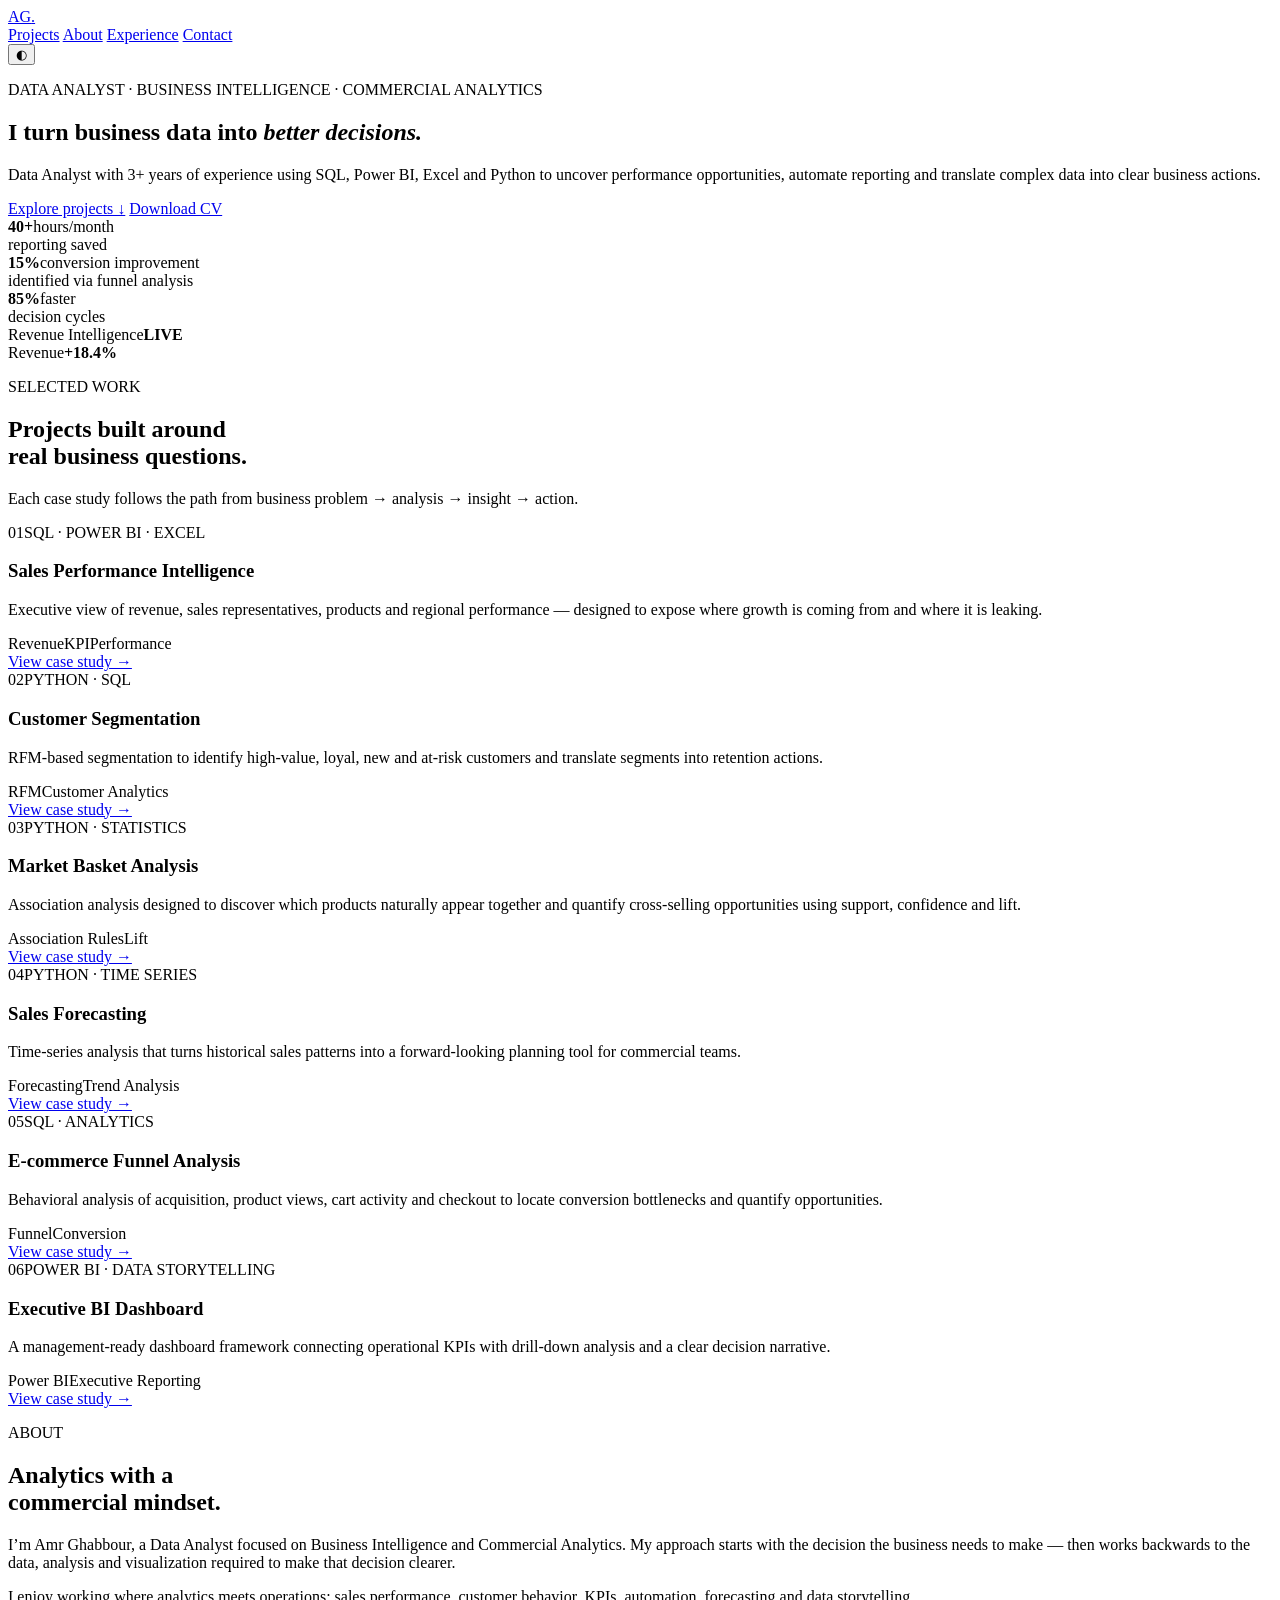
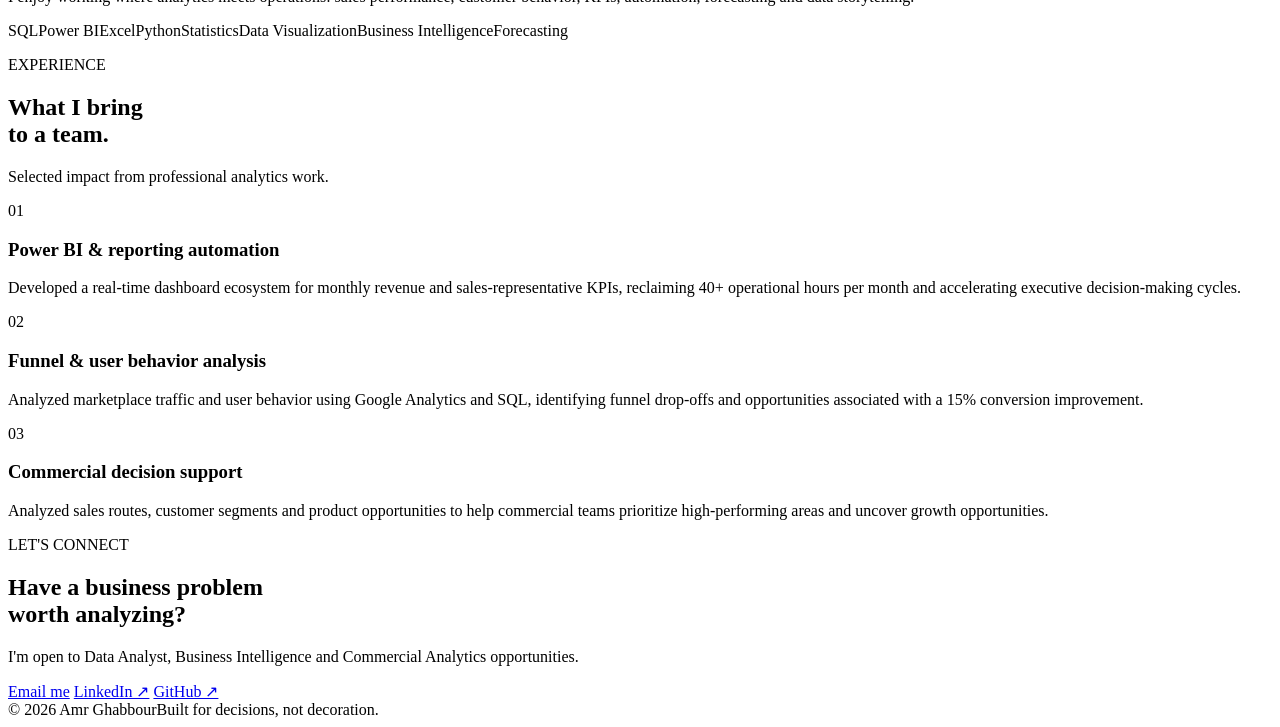
==== index.html @ e8ad3e69 "Add files via upload" ====
<!DOCTYPE html>
<html lang="en">
<head>
  <meta charset="UTF-8">
  <meta name="viewport" content="width=device-width, initial-scale=1.0">
  <meta name="description" content="Amr Ghabbour — Data Analyst, Business Intelligence and Commercial Analytics portfolio.">
  <meta name="author" content="Amr Ghabbour">
  <title>Amr Ghabbour | Data Analyst & BI</title>
  <link rel="preconnect" href="https://fonts.googleapis.com">
  <link rel="preconnect" href="https://fonts.gstatic.com" crossorigin>
  <link href="https://fonts.googleapis.com/css2?family=DM+Sans:wght@400;500;600;700&family=Space+Grotesk:wght@500;600;700&display=swap" rel="stylesheet">
  <link rel="stylesheet" href="style.css">
</head>
<body>
  <header class="nav">
    <a class="logo" href="#top">AG<span>.</span></a>
    <nav>
      <a href="#projects">Projects</a>
      <a href="#about">About</a>
      <a href="#experience">Experience</a>
      <a href="#contact">Contact</a>
    </nav>
    <button class="theme-btn" id="themeToggle" aria-label="Toggle theme">◐</button>
  </header>

  <main id="top">
    <section class="hero container">
      <div class="hero-copy">
        <p class="eyebrow">DATA ANALYST · BUSINESS INTELLIGENCE · COMMERCIAL ANALYTICS</p>
        <h1>I turn business data into <em>better decisions.</em></h1>
        <p class="lead">Data Analyst with 3+ years of experience using SQL, Power BI, Excel and Python to uncover performance opportunities, automate reporting and translate complex data into clear business actions.</p>
        <div class="actions">
          <a class="btn primary" href="#projects">Explore projects ↓</a>
          <a class="btn secondary" href="assets/Amr Ghabbour - Commercial Analyst resume.pdf" download>Download CV</a>
        </div>
        <div class="proof">
          <div><strong>40+</strong><span>hours/month<br>reporting saved</span></div>
          <div><strong>15%</strong><span>conversion improvement<br>identified via funnel analysis</span></div>
          <div><strong>85%</strong><span>faster<br>decision cycles</span></div>
        </div>
      </div>
      <div class="hero-card">
        <div class="orb"></div>
        <div class="mini-dashboard">
          <div class="dash-top"><span>Revenue Intelligence</span><b>LIVE</b></div>
          <div class="bars"><i></i><i></i><i></i><i></i><i></i><i></i><i></i></div>
          <div class="dash-bottom"><span>Revenue</span><strong>+18.4%</strong></div>
        </div>
      </div>
    </section>

    <section class="section container" id="projects">
      <div class="section-head">
        <div><p class="eyebrow">SELECTED WORK</p><h2>Projects built around<br>real business questions.</h2></div>
        <p>Each case study follows the path from business problem → analysis → insight → action.</p>
      </div>
      <div class="projects">
        <article class="project featured">
          <div class="project-meta"><span>01</span><span>SQL · POWER BI · EXCEL</span></div>
          <h3>Sales Performance Intelligence</h3>
          <p>Executive view of revenue, sales representatives, products and regional performance — designed to expose where growth is coming from and where it is leaking.</p>
          <div class="tags"><span>Revenue</span><span>KPI</span><span>Performance</span></div>
          <a href="projects/sales-performance.html">View case study →</a>
        </article>
        <article class="project">
          <div class="project-meta"><span>02</span><span>PYTHON · SQL</span></div>
          <h3>Customer Segmentation</h3>
          <p>RFM-based segmentation to identify high-value, loyal, new and at-risk customers and translate segments into retention actions.</p>
          <div class="tags"><span>RFM</span><span>Customer Analytics</span></div>
          <a href="projects/customer-segmentation.html">View case study →</a>
        </article>
        <article class="project">
          <div class="project-meta"><span>03</span><span>PYTHON · STATISTICS</span></div>
          <h3>Market Basket Analysis</h3>
          <p>Association analysis designed to discover which products naturally appear together and quantify cross-selling opportunities using support, confidence and lift.</p>
          <div class="tags"><span>Association Rules</span><span>Lift</span></div>
          <a href="projects/market-basket.html">View case study →</a>
        </article>
        <article class="project">
          <div class="project-meta"><span>04</span><span>PYTHON · TIME SERIES</span></div>
          <h3>Sales Forecasting</h3>
          <p>Time-series analysis that turns historical sales patterns into a forward-looking planning tool for commercial teams.</p>
          <div class="tags"><span>Forecasting</span><span>Trend Analysis</span></div>
          <a href="projects/sales-forecasting.html">View case study →</a>
        </article>
        <article class="project">
          <div class="project-meta"><span>05</span><span>SQL · ANALYTICS</span></div>
          <h3>E-commerce Funnel Analysis</h3>
          <p>Behavioral analysis of acquisition, product views, cart activity and checkout to locate conversion bottlenecks and quantify opportunities.</p>
          <div class="tags"><span>Funnel</span><span>Conversion</span></div>
          <a href="projects/funnel-analysis.html">View case study →</a>
        </article>
        <article class="project">
          <div class="project-meta"><span>06</span><span>POWER BI · DATA STORYTELLING</span></div>
          <h3>Executive BI Dashboard</h3>
          <p>A management-ready dashboard framework connecting operational KPIs with drill-down analysis and a clear decision narrative.</p>
          <div class="tags"><span>Power BI</span><span>Executive Reporting</span></div>
          <a href="projects/executive-dashboard.html">View case study →</a>
        </article>
      </div>
    </section>

    <section class="section split container" id="about">
      <div>
        <p class="eyebrow">ABOUT</p>
        <h2>Analytics with a<br>commercial mindset.</h2>
      </div>
      <div class="about-copy">
        <p>I’m Amr Ghabbour, a Data Analyst focused on Business Intelligence and Commercial Analytics. My approach starts with the decision the business needs to make — then works backwards to the data, analysis and visualization required to make that decision clearer.</p>
        <p>I enjoy working where analytics meets operations: sales performance, customer behavior, KPIs, automation, forecasting and data storytelling.</p>
        <div class="skills">
          <span>SQL</span><span>Power BI</span><span>Excel</span><span>Python</span><span>Statistics</span><span>Data Visualization</span><span>Business Intelligence</span><span>Forecasting</span>
        </div>
      </div>
    </section>

    <section class="section container" id="experience">
      <div class="section-head">
        <div><p class="eyebrow">EXPERIENCE</p><h2>What I bring<br>to a team.</h2></div>
        <p>Selected impact from professional analytics work.</p>
      </div>
      <div class="experience">
        <div class="exp-row"><span class="num">01</span><div><h3>Power BI & reporting automation</h3><p>Developed a real-time dashboard ecosystem for monthly revenue and sales-representative KPIs, reclaiming 40+ operational hours per month and accelerating executive decision-making cycles.</p></div></div>
        <div class="exp-row"><span class="num">02</span><div><h3>Funnel & user behavior analysis</h3><p>Analyzed marketplace traffic and user behavior using Google Analytics and SQL, identifying funnel drop-offs and opportunities associated with a 15% conversion improvement.</p></div></div>
        <div class="exp-row"><span class="num">03</span><div><h3>Commercial decision support</h3><p>Analyzed sales routes, customer segments and product opportunities to help commercial teams prioritize high-performing areas and uncover growth opportunities.</p></div></div>
      </div>
    </section>

    <section class="cta container" id="contact">
      <p class="eyebrow">LET'S CONNECT</p>
      <h2>Have a business problem<br>worth analyzing?</h2>
      <p>I'm open to Data Analyst, Business Intelligence and Commercial Analytics opportunities.</p>
      <div class="actions">
        <a class="btn primary" href="mailto:a.m.ghabbour@gmail.com">Email me</a>
        <a class="btn secondary" href="https://www.linkedin.com/in/amrghabbour/" target="_blank" rel="noopener">LinkedIn ↗</a>
        <a class="btn secondary" href="https://github.com/AmrGhabbour" target="_blank" rel="noopener">GitHub ↗</a>
      </div>
    </section>
  </main>

  <footer class="footer container"><span>© 2026 Amr Ghabbour</span><span>Built for decisions, not decoration.</span></footer>
  <script src="script.js"></script>
</body>
</html>
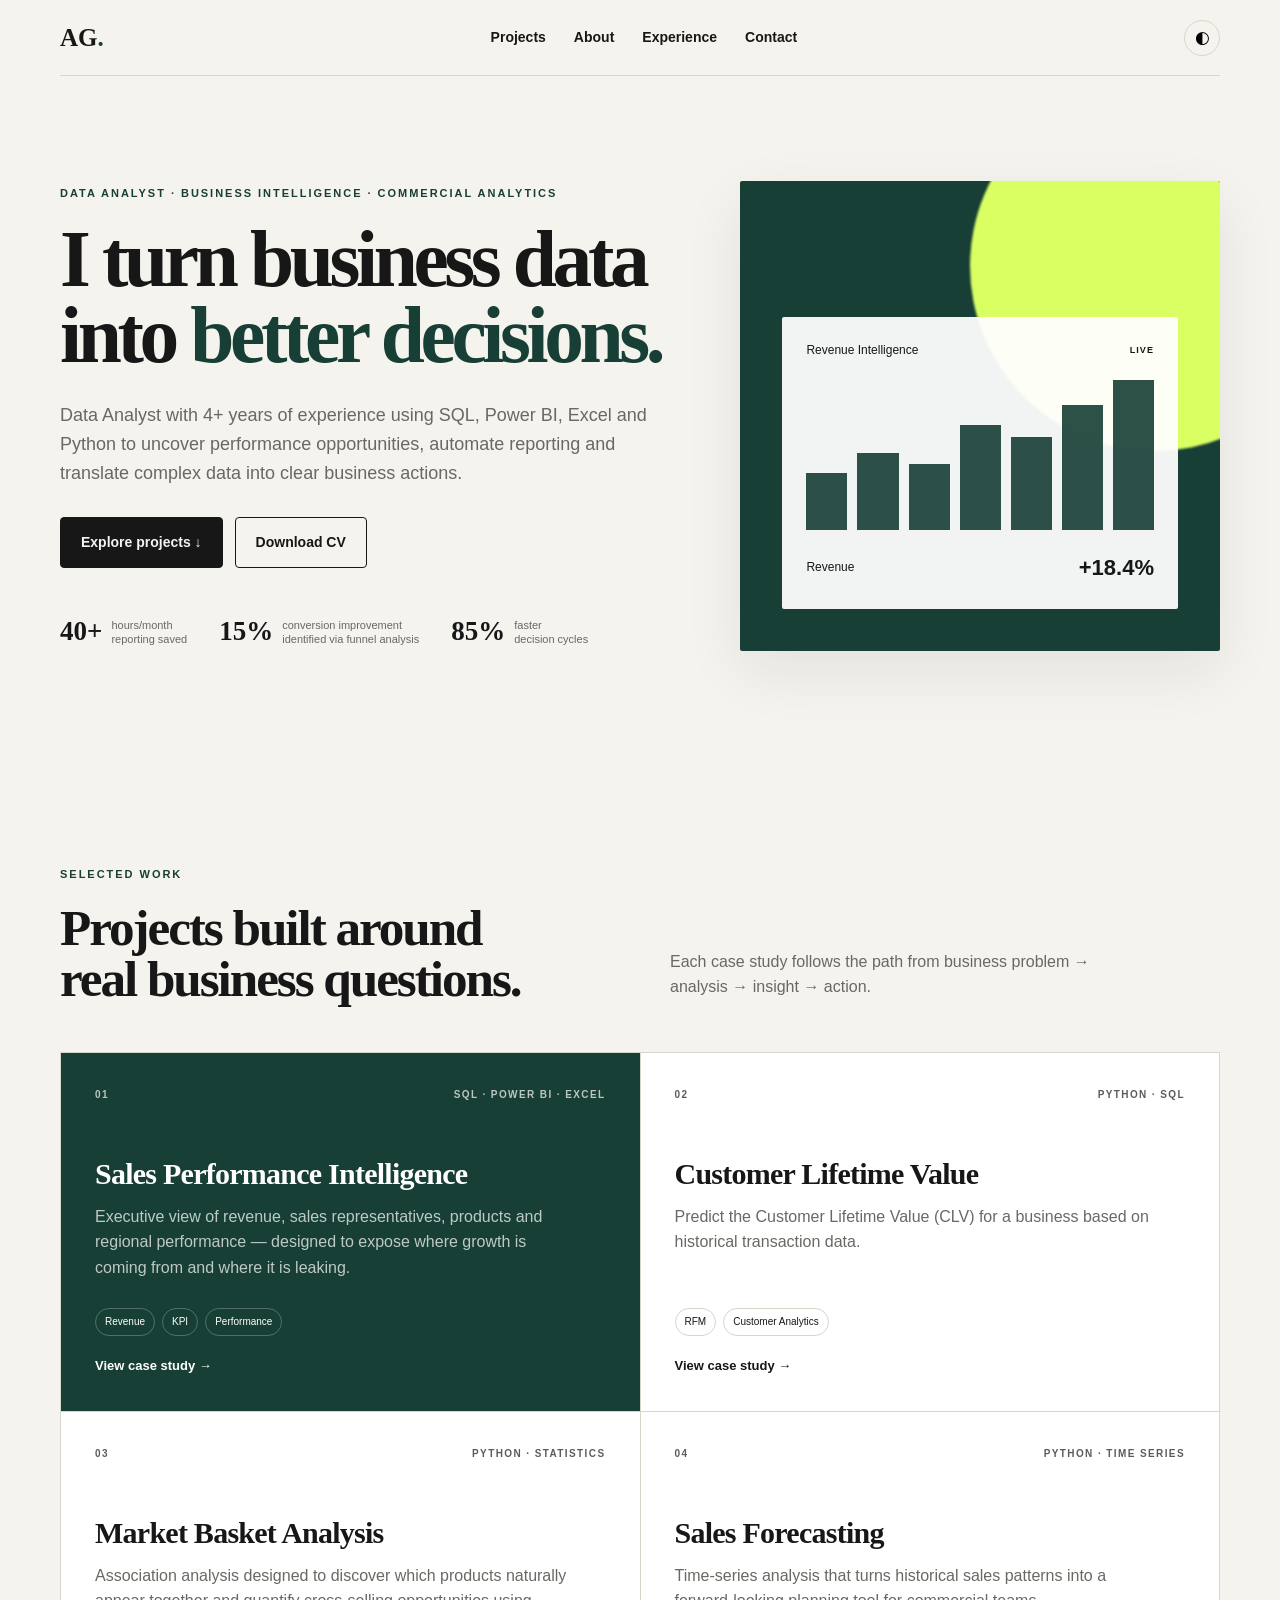
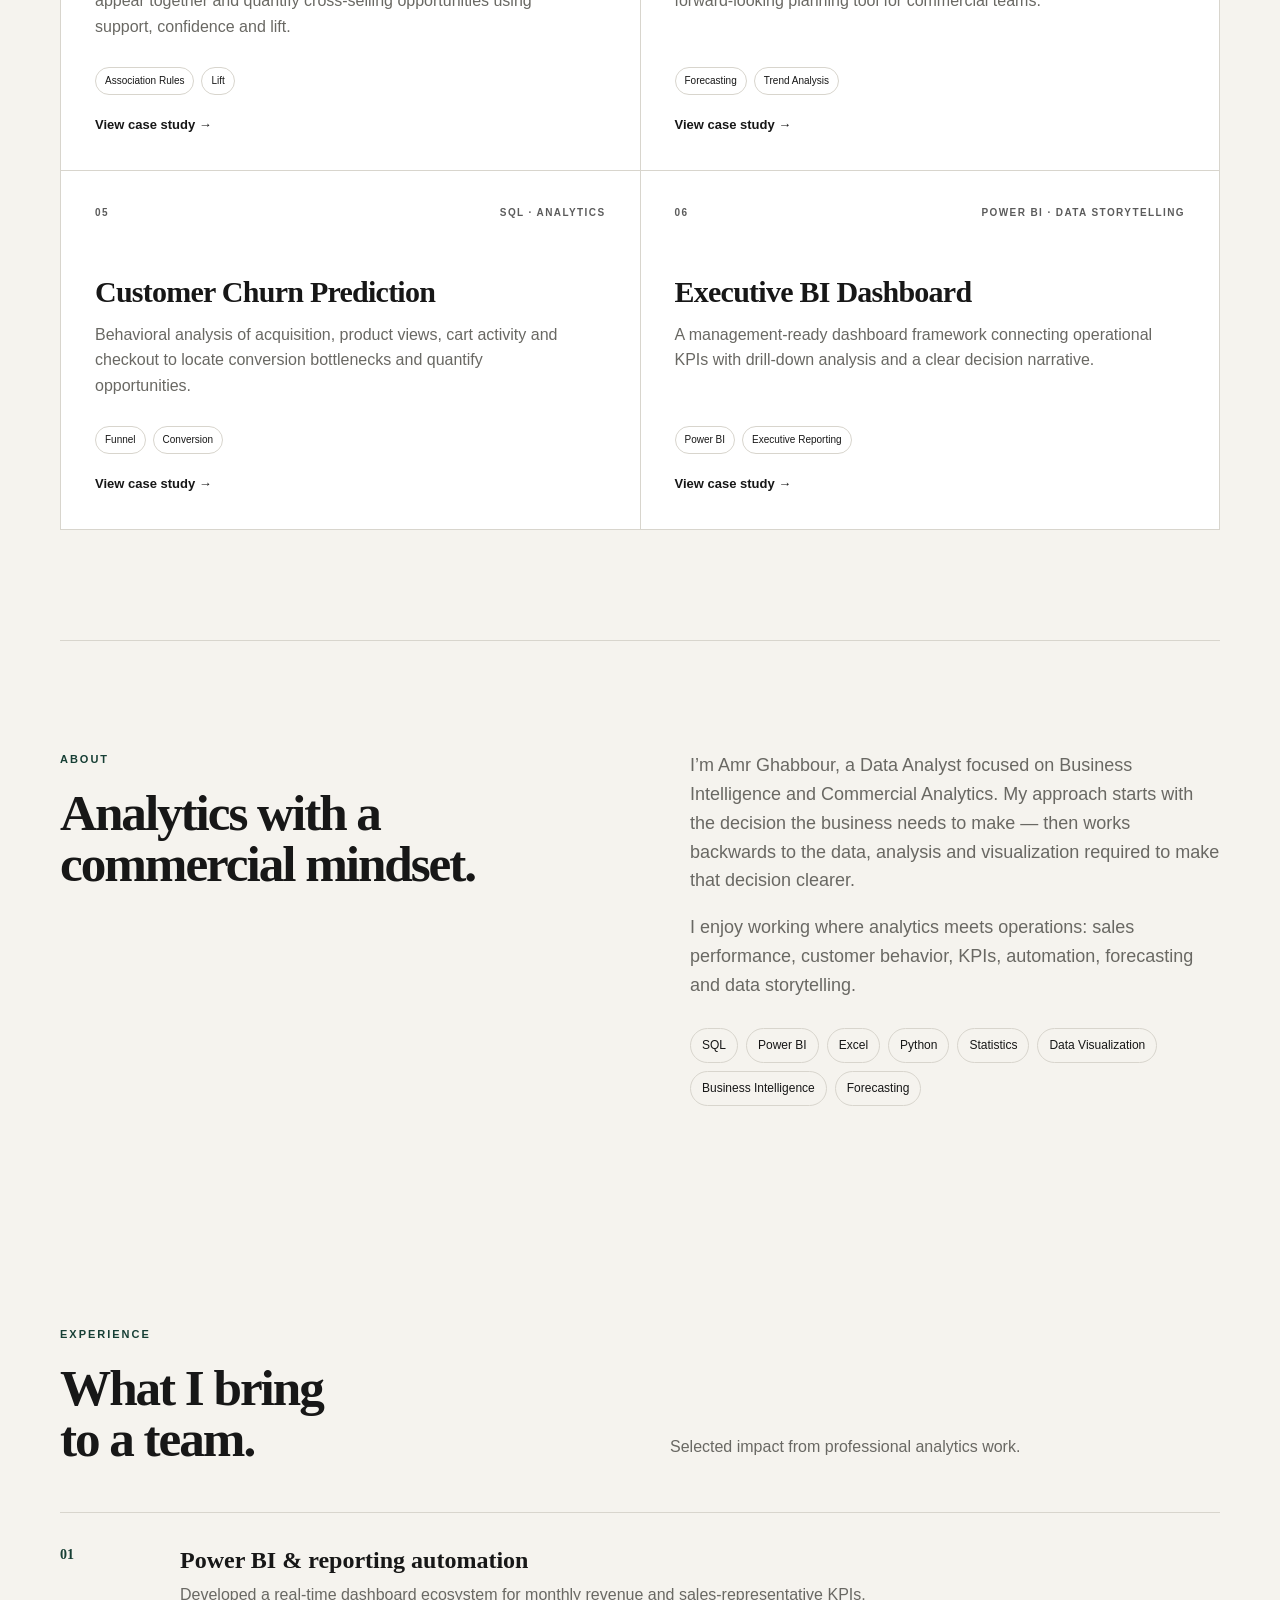
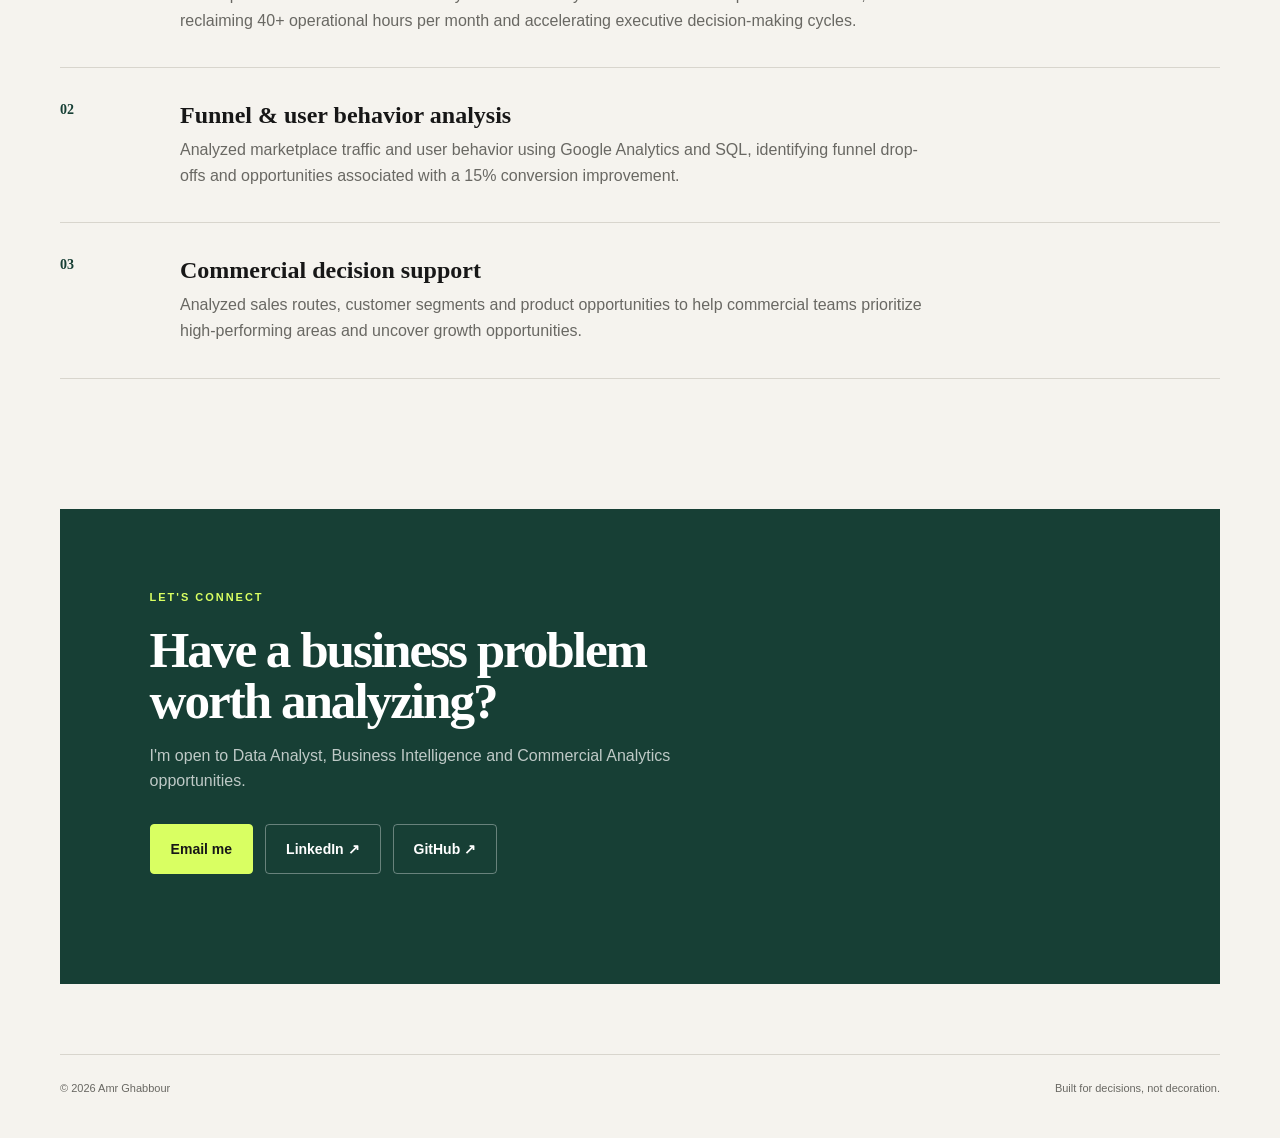
==== commit 044aae03: "Update experience and project descriptions in index.html" ====
--- a/index.html
+++ b/index.html
@@ -28,7 +28,7 @@
       <div class="hero-copy">
         <p class="eyebrow">DATA ANALYST · BUSINESS INTELLIGENCE · COMMERCIAL ANALYTICS</p>
         <h1>I turn business data into <em>better decisions.</em></h1>
-        <p class="lead">Data Analyst with 3+ years of experience using SQL, Power BI, Excel and Python to uncover performance opportunities, automate reporting and translate complex data into clear business actions.</p>
+        <p class="lead">Data Analyst with 4+ years of experience using SQL, Power BI, Excel and Python to uncover performance opportunities, automate reporting and translate complex data into clear business actions.</p>
         <div class="actions">
           <a class="btn primary" href="#projects">Explore projects ↓</a>
           <a class="btn secondary" href="assets/Amr Ghabbour - Commercial Analyst resume.pdf" download>Download CV</a>
@@ -64,8 +64,8 @@
         </article>
         <article class="project">
           <div class="project-meta"><span>02</span><span>PYTHON · SQL</span></div>
-          <h3>Customer Segmentation</h3>
-          <p>RFM-based segmentation to identify high-value, loyal, new and at-risk customers and translate segments into retention actions.</p>
+          <h3>Customer Lifetime Value</h3>
+          <p>Predict the Customer Lifetime Value (CLV) for a business based on historical transaction data.</p>
           <div class="tags"><span>RFM</span><span>Customer Analytics</span></div>
           <a href="projects/customer-segmentation.html">View case study →</a>
         </article>
@@ -85,7 +85,7 @@
         </article>
         <article class="project">
           <div class="project-meta"><span>05</span><span>SQL · ANALYTICS</span></div>
-          <h3>E-commerce Funnel Analysis</h3>
+          <h3>Customer Churn Prediction </h3>
           <p>Behavioral analysis of acquisition, product views, cart activity and checkout to locate conversion bottlenecks and quantify opportunities.</p>
           <div class="tags"><span>Funnel</span><span>Conversion</span></div>
           <a href="projects/funnel-analysis.html">View case study →</a>
@@ -141,4 +141,4 @@
   <footer class="footer container"><span>© 2026 Amr Ghabbour</span><span>Built for decisions, not decoration.</span></footer>
   <script src="script.js"></script>
 </body>
-</html>+</html>
--- a/style.css
+++ b/style.css
@@ -0,0 +1,8 @@
+:root{--bg:#f5f3ee;--surface:#fff;--text:#171717;--muted:#696863;--line:#d8d5cd;--accent:#173f35;--accent2:#d9ff62;--shadow:0 20px 60px rgba(20,20,20,.08)}
+*{box-sizing:border-box}html{scroll-behavior:smooth}body{margin:0;background:var(--bg);color:var(--text);font-family:"DM Sans",sans-serif;line-height:1.6}a{color:inherit;text-decoration:none}.container{width:min(1160px,calc(100% - 48px));margin:auto}.nav{height:76px;display:flex;align-items:center;justify-content:space-between;width:min(1160px,calc(100% - 48px));margin:auto;border-bottom:1px solid var(--line)}.logo{font:700 25px "Space Grotesk"}.logo span{color:var(--accent)}nav{display:flex;gap:28px;font-size:14px;font-weight:600}nav a:hover{opacity:.6}.theme-btn{border:1px solid var(--line);background:transparent;border-radius:50%;width:36px;height:36px;cursor:pointer;font-size:17px}
+.hero{min-height:680px;display:grid;grid-template-columns:1.12fr .88fr;align-items:center;gap:70px}.eyebrow{font-size:11px;letter-spacing:.18em;font-weight:700;color:var(--accent);margin:0 0 18px}.hero h1{font:600 clamp(48px,6.2vw,82px)/.96 "Space Grotesk";letter-spacing:-.055em;margin:0 0 28px;max-width:850px}.hero h1 em{font-style:normal;color:var(--accent)}.lead{font-size:18px;color:var(--muted);max-width:680px}.actions{display:flex;gap:12px;flex-wrap:wrap;margin:30px 0}.btn{padding:13px 20px;border-radius:4px;font-weight:700;font-size:14px;border:1px solid var(--text)}.primary{background:var(--text);color:var(--bg)}.secondary{background:transparent}.proof{display:flex;gap:32px;margin-top:48px}.proof div{display:flex;gap:9px;align-items:flex-start}.proof strong{font:700 27px "Space Grotesk"}.proof span{font-size:11px;line-height:1.25;color:var(--muted);padding-top:3px}
+.hero-card{height:470px;background:var(--accent);border-radius:2px;position:relative;overflow:hidden;box-shadow:var(--shadow)}.orb{width:370px;height:370px;border-radius:50%;background:var(--accent2);position:absolute;right:-120px;top:-100px;filter:blur(1px)}.mini-dashboard{position:absolute;left:42px;right:42px;bottom:42px;background:rgba(255,255,255,.94);padding:24px;border-radius:2px}.dash-top,.dash-bottom{display:flex;justify-content:space-between;align-items:center;font-size:12px}.dash-top b{font-size:9px;letter-spacing:.12em}.bars{height:150px;display:flex;align-items:end;gap:10px;margin:20px 0}.bars i{display:block;flex:1;background:var(--accent);opacity:.9}.bars i:nth-child(1){height:38%}.bars i:nth-child(2){height:51%}.bars i:nth-child(3){height:44%}.bars i:nth-child(4){height:70%}.bars i:nth-child(5){height:62%}.bars i:nth-child(6){height:83%}.bars i:nth-child(7){height:100%}.dash-bottom strong{font-size:22px}
+.section{padding:110px 0}.section-head{display:grid;grid-template-columns:1fr 1fr;gap:60px;align-items:end;margin-bottom:48px}.section h2,.cta h2{font:600 clamp(36px,4vw,58px)/1 "Space Grotesk";letter-spacing:-.04em;margin:0}.section-head>p{color:var(--muted);max-width:430px;margin:0 0 4px}.projects{display:grid;grid-template-columns:repeat(2,1fr);gap:1px;background:var(--line);border:1px solid var(--line)}.project{background:var(--surface);padding:34px;min-height:320px;display:flex;flex-direction:column}.project.featured{background:var(--accent);color:white}.project-meta{display:flex;justify-content:space-between;font-size:10px;letter-spacing:.14em;font-weight:700;opacity:.7}.project h3{font:600 30px/1.05 "Space Grotesk";margin:55px 0 14px;letter-spacing:-.025em}.project p{color:var(--muted);max-width:480px;margin:0}.featured p{color:rgba(255,255,255,.72)}.tags{display:flex;gap:7px;flex-wrap:wrap;margin-top:auto;padding-top:28px}.tags span{border:1px solid var(--line);padding:5px 9px;border-radius:99px;font-size:10px}.featured .tags span{border-color:rgba(255,255,255,.25)}.project a{font-weight:700;font-size:13px;margin-top:20px}.split{display:grid;grid-template-columns:1fr 1fr;gap:100px;border-top:1px solid var(--line)}.about-copy p{font-size:18px;color:var(--muted);margin-top:0}.skills{display:flex;flex-wrap:wrap;gap:8px;margin-top:28px}.skills span{padding:7px 11px;border:1px solid var(--line);font-size:12px;border-radius:99px}
+.experience{border-top:1px solid var(--line)}.exp-row{display:grid;grid-template-columns:90px 1fr;gap:30px;padding:34px 0;border-bottom:1px solid var(--line)}.num{font:600 14px "Space Grotesk";color:var(--accent)}.exp-row h3{font:600 24px "Space Grotesk";margin:0 0 8px}.exp-row p{color:var(--muted);max-width:760px;margin:0}.cta{background:var(--accent);color:white;padding:80px max(50px,7vw);margin-top:20px;margin-bottom:70px}.cta .eyebrow{color:var(--accent2)}.cta p{color:rgba(255,255,255,.72);max-width:550px}.cta .primary{background:var(--accent2);color:var(--text);border-color:var(--accent2)}.cta .secondary{border-color:rgba(255,255,255,.35);color:white}.footer{display:flex;justify-content:space-between;border-top:1px solid var(--line);padding:25px 0 40px;font-size:11px;color:var(--muted)}
+body.dark{--bg:#111311;--surface:#181b18;--text:#f2f0e9;--muted:#a8aaa4;--line:#30332f;--accent:#9ee6b8;--accent2:#d9ff62}.dark .primary{background:var(--text);color:var(--bg)}.dark .project.featured{background:#173f35}.dark .mini-dashboard{background:rgba(245,243,238,.95);color:#171717}
+@media(max-width:800px){.nav nav{display:none}.hero{grid-template-columns:1fr;gap:30px;padding-top:70px}.hero-card{height:350px}.proof{gap:16px;flex-wrap:wrap}.section{padding:80px 0}.section-head,.split{grid-template-columns:1fr;gap:25px}.projects{grid-template-columns:1fr}.project{min-height:290px}.exp-row{grid-template-columns:45px 1fr}.cta{padding:60px 30px}.footer{flex-direction:column;gap:8px}.container,.nav{width:min(100% - 32px,1160px)}}
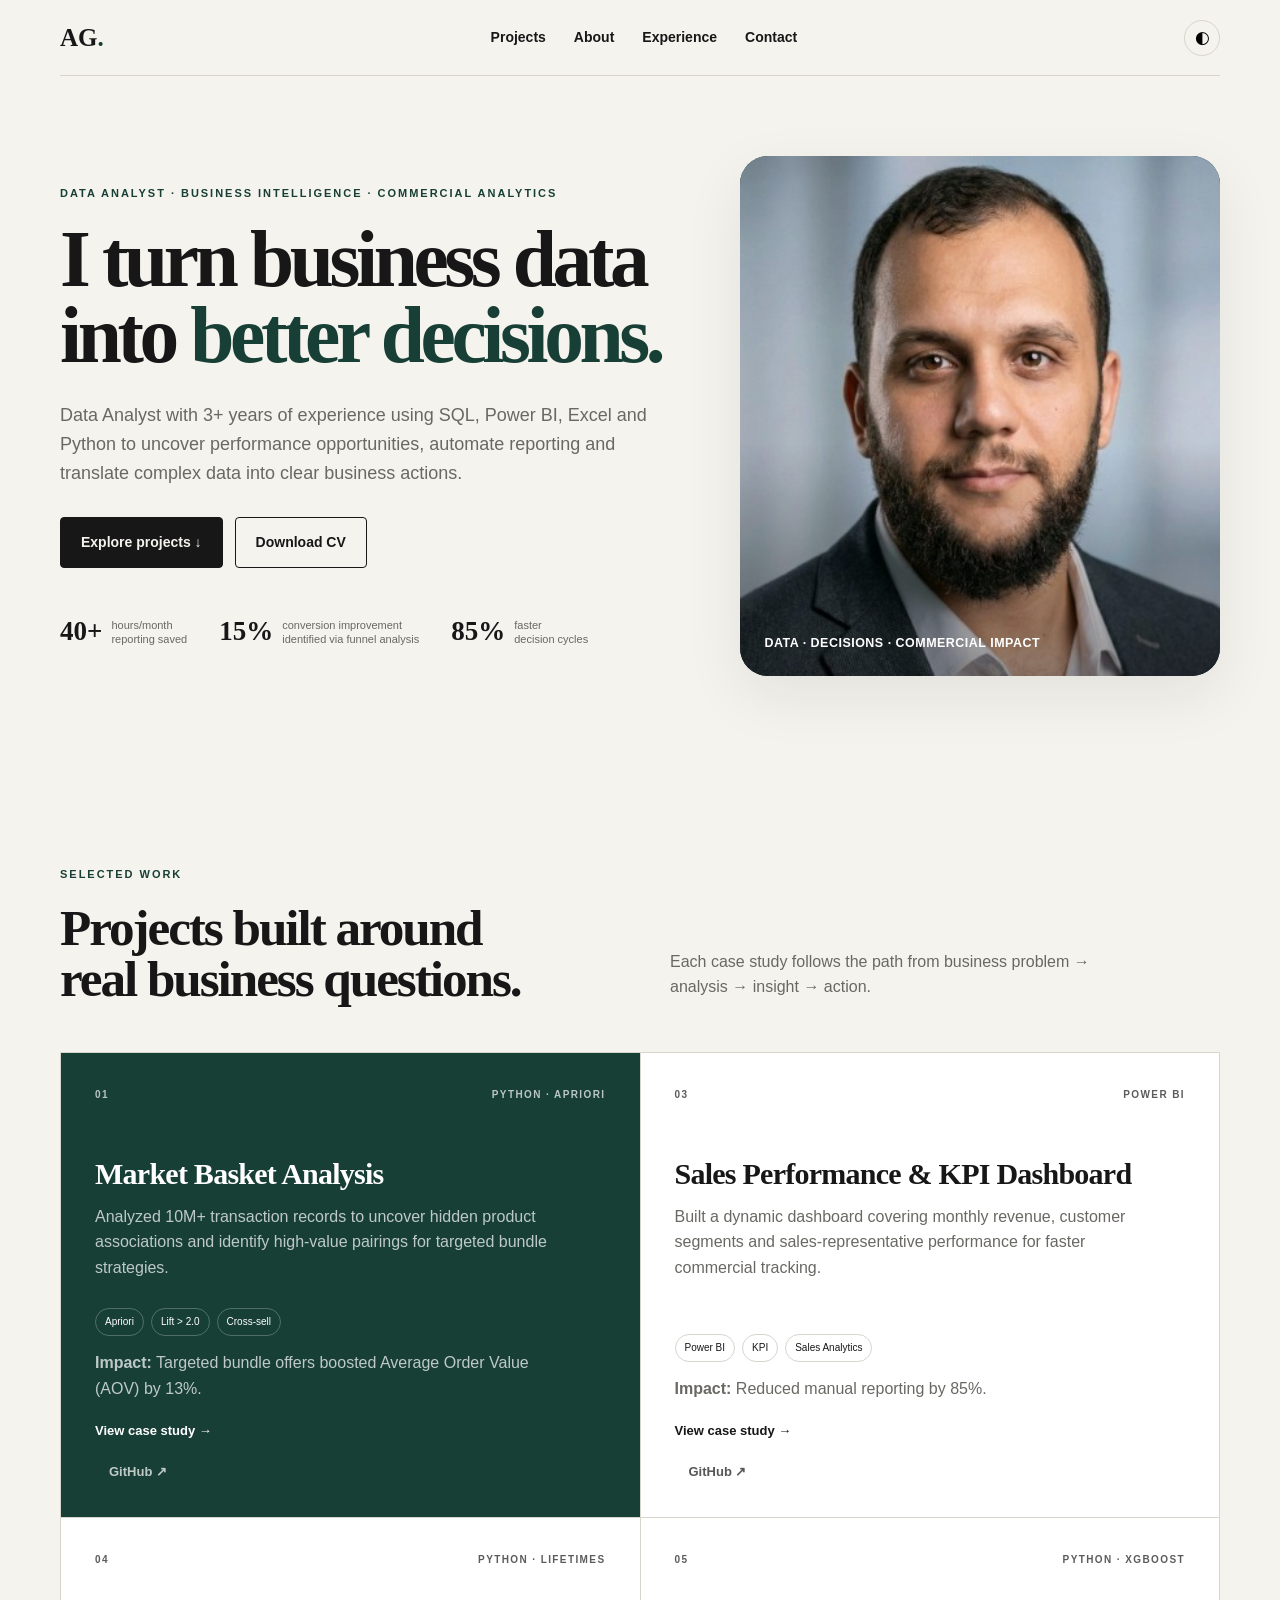
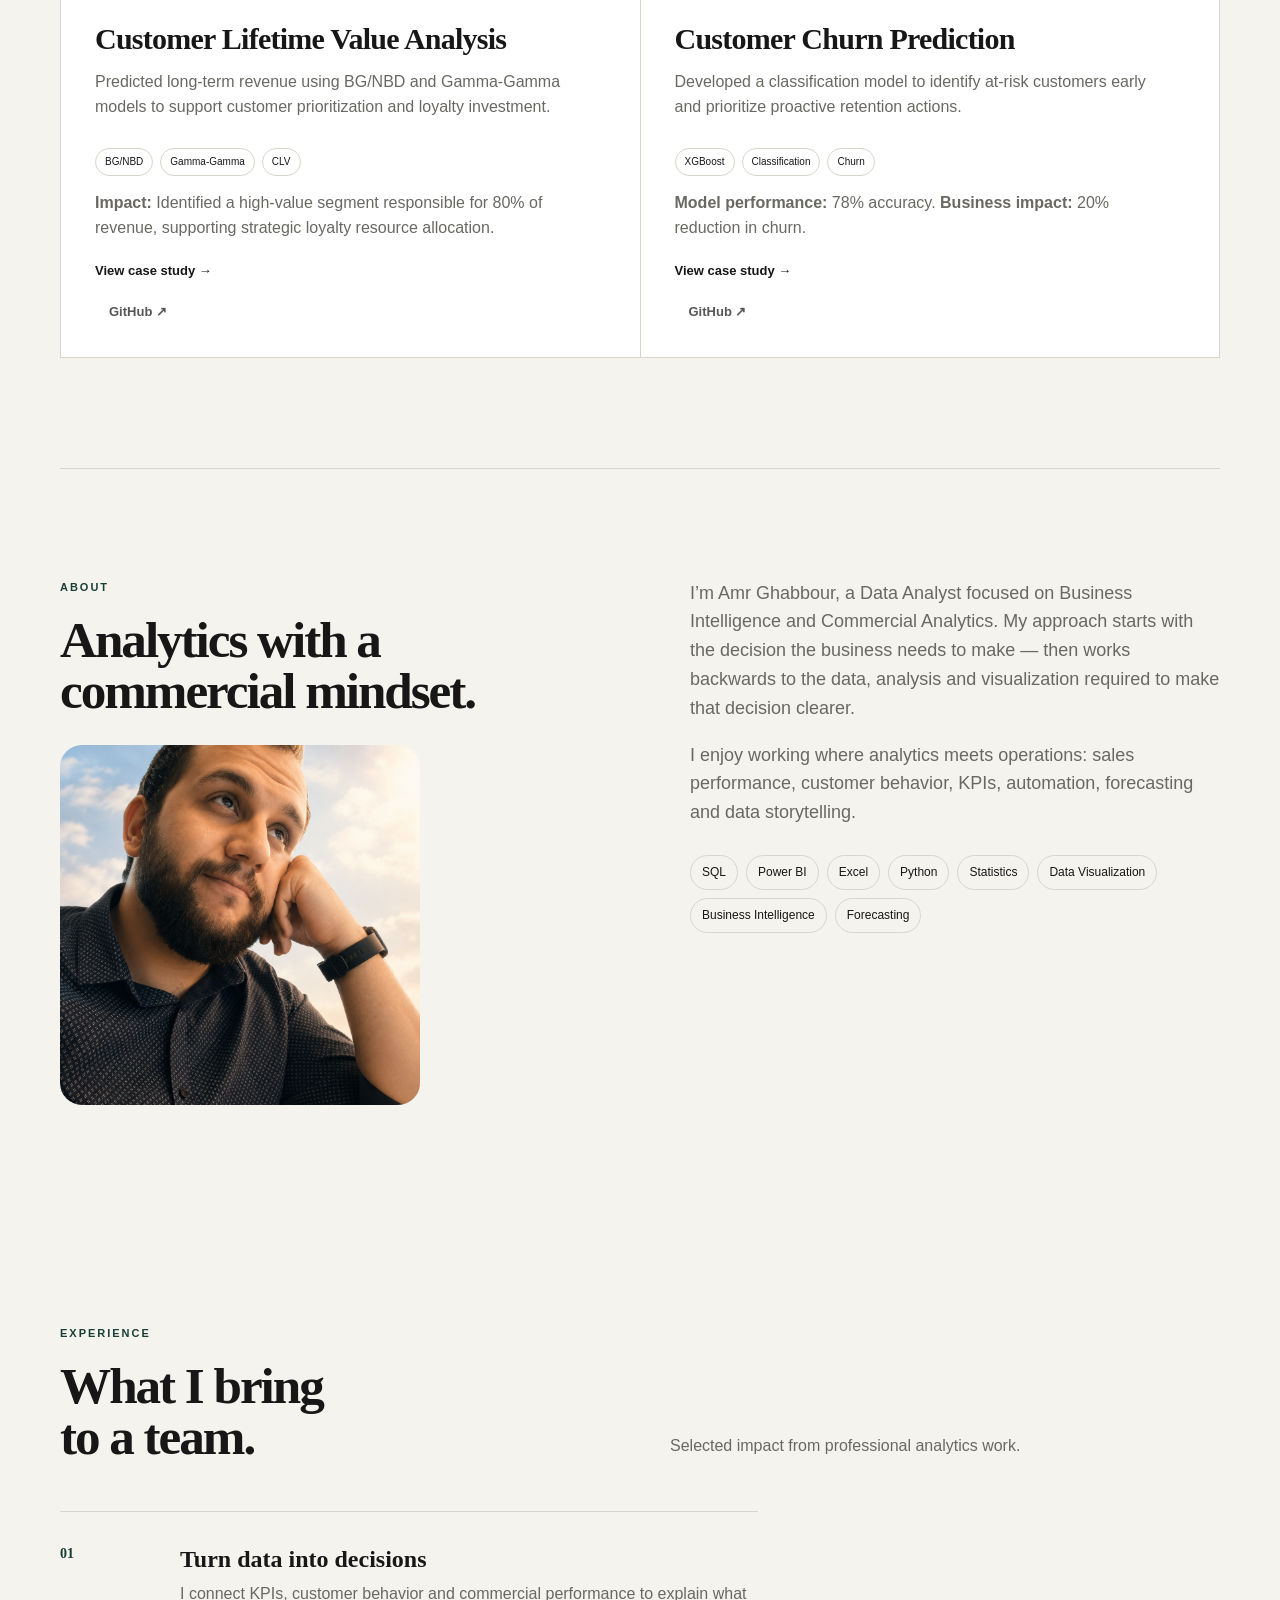
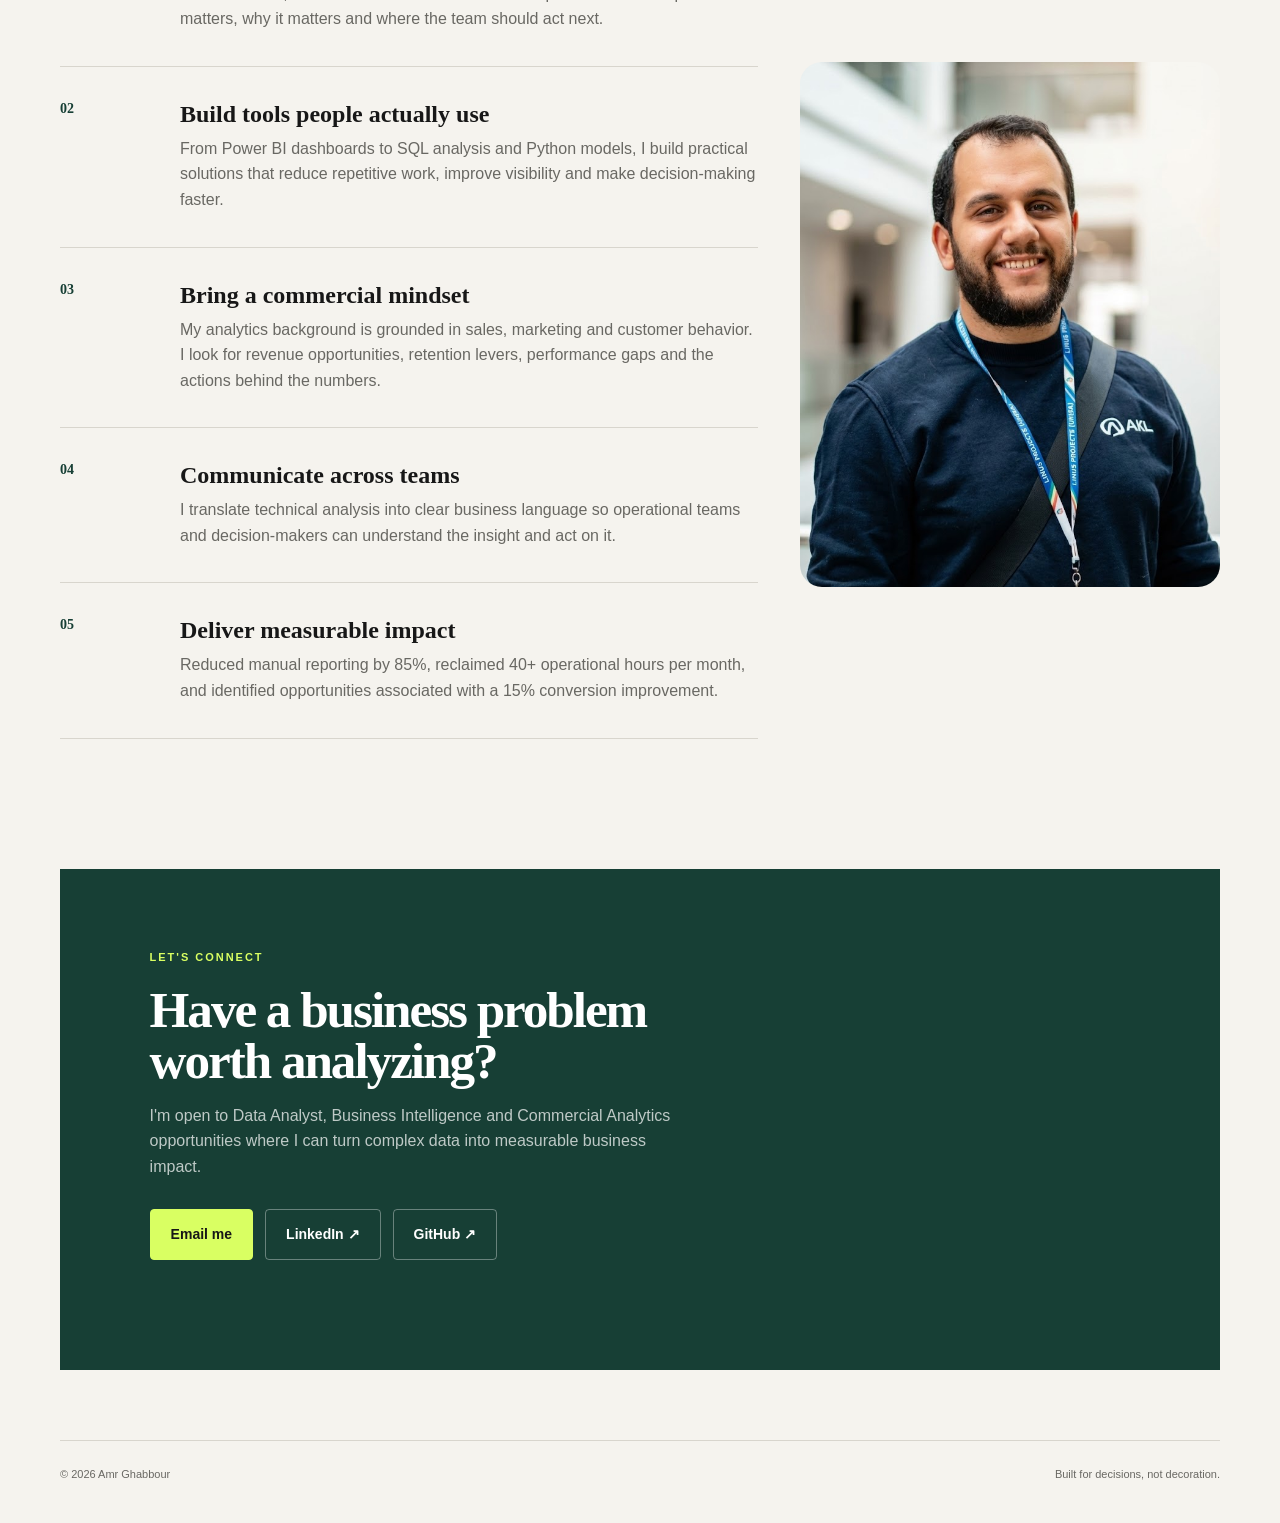
==== commit 04da2b19: "Update index.html" ====
--- a/index.html
+++ b/index.html
@@ -10,6 +10,20 @@
   <link rel="preconnect" href="https://fonts.gstatic.com" crossorigin>
   <link href="https://fonts.googleapis.com/css2?family=DM+Sans:wght@400;500;600;700&family=Space+Grotesk:wght@500;600;700&display=swap" rel="stylesheet">
   <link rel="stylesheet" href="style.css">
+
+<style>
+.profile-image{width:100%;height:100%;object-fit:cover;display:block;border-radius:24px}
+.hero-photo-card{position:relative;overflow:hidden;min-height:520px;border-radius:28px}
+.hero-photo-card:after{content:"";position:absolute;inset:0;background:linear-gradient(180deg,transparent 55%,rgba(0,0,0,.42));pointer-events:none}
+.photo-caption{position:absolute;left:24px;bottom:22px;z-index:2;color:#fff;letter-spacing:.04em;font-size:.78rem;font-weight:600;text-transform:uppercase}
+.about-photo{margin-top:28px;width:100%;max-width:360px;aspect-ratio:1;object-fit:cover;border-radius:22px;display:block}
+.experience-photo{width:100%;max-width:420px;aspect-ratio:4/5;object-fit:cover;border-radius:22px;display:block}
+.project .impact{margin-top:14px}
+.project a.github-link{margin-left:14px;opacity:.72}
+.experience-wrap{display:grid;grid-template-columns:minmax(0,1fr) minmax(280px,420px);gap:42px;align-items:center}
+@media(max-width:800px){.experience-wrap{grid-template-columns:1fr}.experience-photo{max-width:100%}.hero-photo-card{min-height:420px}}
+</style>
+
 </head>
 <body>
   <header class="nav">
@@ -28,7 +42,7 @@
       <div class="hero-copy">
         <p class="eyebrow">DATA ANALYST · BUSINESS INTELLIGENCE · COMMERCIAL ANALYTICS</p>
         <h1>I turn business data into <em>better decisions.</em></h1>
-        <p class="lead">Data Analyst with 4+ years of experience using SQL, Power BI, Excel and Python to uncover performance opportunities, automate reporting and translate complex data into clear business actions.</p>
+        <p class="lead">Data Analyst with 3+ years of experience using SQL, Power BI, Excel and Python to uncover performance opportunities, automate reporting and translate complex data into clear business actions.</p>
         <div class="actions">
           <a class="btn primary" href="#projects">Explore projects ↓</a>
           <a class="btn secondary" href="assets/Amr Ghabbour - Commercial Analyst resume.pdf" download>Download CV</a>
@@ -39,13 +53,9 @@
           <div><strong>85%</strong><span>faster<br>decision cycles</span></div>
         </div>
       </div>
-      <div class="hero-card">
-        <div class="orb"></div>
-        <div class="mini-dashboard">
-          <div class="dash-top"><span>Revenue Intelligence</span><b>LIVE</b></div>
-          <div class="bars"><i></i><i></i><i></i><i></i><i></i><i></i><i></i></div>
-          <div class="dash-bottom"><span>Revenue</span><strong>+18.4%</strong></div>
-        </div>
+      <div class="hero-card hero-photo-card">
+        <img class="profile-image" src="assets/Amr-hero.png" alt="Amr Ghabbour">
+        <span class="photo-caption">Data · Decisions · Commercial Impact</span>
       </div>
     </section>
 
@@ -56,46 +66,40 @@
       </div>
       <div class="projects">
         <article class="project featured">
-          <div class="project-meta"><span>01</span><span>SQL · POWER BI · EXCEL</span></div>
-          <h3>Sales Performance Intelligence</h3>
-          <p>Executive view of revenue, sales representatives, products and regional performance — designed to expose where growth is coming from and where it is leaking.</p>
-          <div class="tags"><span>Revenue</span><span>KPI</span><span>Performance</span></div>
-          <a href="projects/sales-performance.html">View case study →</a>
+          <div class="project-meta"><span>01</span><span>PYTHON · APRIORI</span></div>
+          <h3>Market Basket Analysis</h3>
+          <p>Analyzed 10M+ transaction records to uncover hidden product associations and identify high-value pairings for targeted bundle strategies.</p>
+          <div class="tags"><span>Apriori</span><span>Lift &gt; 2.0</span><span>Cross-sell</span></div>
+          <p class="impact"><strong>Impact:</strong> Targeted bundle offers boosted Average Order Value (AOV) by 13%.</p>
+          <a href="projects/market-basket.html">View case study →</a>
+          <a class="github-link" href="https://github.com/AmrGhabbour/Market_Basket_Analysis" target="_blank" rel="noopener">GitHub ↗</a>
         </article>
         <article class="project">
-          <div class="project-meta"><span>02</span><span>PYTHON · SQL</span></div>
-          <h3>Customer Lifetime Value</h3>
-          <p>Predict the Customer Lifetime Value (CLV) for a business based on historical transaction data.</p>
-          <div class="tags"><span>RFM</span><span>Customer Analytics</span></div>
-          <a href="projects/customer-segmentation.html">View case study →</a>
+          <div class="project-meta"><span>03</span><span>POWER BI</span></div>
+          <h3>Sales Performance &amp; KPI Dashboard</h3>
+          <p>Built a dynamic dashboard covering monthly revenue, customer segments and sales-representative performance for faster commercial tracking.</p>
+          <div class="tags"><span>Power BI</span><span>KPI</span><span>Sales Analytics</span></div>
+          <p class="impact"><strong>Impact:</strong> Reduced manual reporting by 85%.</p>
+          <a href="projects/sales-performance.html">View case study →</a>
+          <a class="github-link" href="https://github.com/AmrGhabbour" target="_blank" rel="noopener">GitHub ↗</a>
         </article>
         <article class="project">
-          <div class="project-meta"><span>03</span><span>PYTHON · STATISTICS</span></div>
-          <h3>Market Basket Analysis</h3>
-          <p>Association analysis designed to discover which products naturally appear together and quantify cross-selling opportunities using support, confidence and lift.</p>
-          <div class="tags"><span>Association Rules</span><span>Lift</span></div>
-          <a href="projects/market-basket.html">View case study →</a>
+          <div class="project-meta"><span>04</span><span>PYTHON · LIFETIMES</span></div>
+          <h3>Customer Lifetime Value Analysis</h3>
+          <p>Predicted long-term revenue using BG/NBD and Gamma-Gamma models to support customer prioritization and loyalty investment.</p>
+          <div class="tags"><span>BG/NBD</span><span>Gamma-Gamma</span><span>CLV</span></div>
+          <p class="impact"><strong>Impact:</strong> Identified a high-value segment responsible for 80% of revenue, supporting strategic loyalty resource allocation.</p>
+          <a href="projects/customer-lifetime-value.html">View case study →</a>
+          <a class="github-link" href="https://github.com/AmrGhabbour/Customer_Lifetime_Value_Python" target="_blank" rel="noopener">GitHub ↗</a>
         </article>
         <article class="project">
-          <div class="project-meta"><span>04</span><span>PYTHON · TIME SERIES</span></div>
-          <h3>Sales Forecasting</h3>
-          <p>Time-series analysis that turns historical sales patterns into a forward-looking planning tool for commercial teams.</p>
-          <div class="tags"><span>Forecasting</span><span>Trend Analysis</span></div>
-          <a href="projects/sales-forecasting.html">View case study →</a>
-        </article>
-        <article class="project">
-          <div class="project-meta"><span>05</span><span>SQL · ANALYTICS</span></div>
-          <h3>Customer Churn Prediction </h3>
-          <p>Behavioral analysis of acquisition, product views, cart activity and checkout to locate conversion bottlenecks and quantify opportunities.</p>
-          <div class="tags"><span>Funnel</span><span>Conversion</span></div>
-          <a href="projects/funnel-analysis.html">View case study →</a>
-        </article>
-        <article class="project">
-          <div class="project-meta"><span>06</span><span>POWER BI · DATA STORYTELLING</span></div>
-          <h3>Executive BI Dashboard</h3>
-          <p>A management-ready dashboard framework connecting operational KPIs with drill-down analysis and a clear decision narrative.</p>
-          <div class="tags"><span>Power BI</span><span>Executive Reporting</span></div>
-          <a href="projects/executive-dashboard.html">View case study →</a>
+          <div class="project-meta"><span>05</span><span>PYTHON · XGBOOST</span></div>
+          <h3>Customer Churn Prediction</h3>
+          <p>Developed a classification model to identify at-risk customers early and prioritize proactive retention actions.</p>
+          <div class="tags"><span>XGBoost</span><span>Classification</span><span>Churn</span></div>
+          <p class="impact"><strong>Model performance:</strong> 78% accuracy. <strong>Business impact:</strong> 20% reduction in churn.</p>
+          <a href="projects/telecom-churn.html">View case study →</a>
+          <a class="github-link" href="https://github.com/AmrGhabbour/Telecom_Customer_Churn_Prediction" target="_blank" rel="noopener">GitHub ↗</a>
         </article>
       </div>
     </section>
@@ -104,6 +108,7 @@
       <div>
         <p class="eyebrow">ABOUT</p>
         <h2>Analytics with a<br>commercial mindset.</h2>
+        <img class="about-photo" src="assets/Amr-about.jpg" alt="Amr Ghabbour professional portrait">
       </div>
       <div class="about-copy">
         <p>I’m Amr Ghabbour, a Data Analyst focused on Business Intelligence and Commercial Analytics. My approach starts with the decision the business needs to make — then works backwards to the data, analysis and visualization required to make that decision clearer.</p>
@@ -119,17 +124,22 @@
         <div><p class="eyebrow">EXPERIENCE</p><h2>What I bring<br>to a team.</h2></div>
         <p>Selected impact from professional analytics work.</p>
       </div>
-      <div class="experience">
-        <div class="exp-row"><span class="num">01</span><div><h3>Power BI & reporting automation</h3><p>Developed a real-time dashboard ecosystem for monthly revenue and sales-representative KPIs, reclaiming 40+ operational hours per month and accelerating executive decision-making cycles.</p></div></div>
-        <div class="exp-row"><span class="num">02</span><div><h3>Funnel & user behavior analysis</h3><p>Analyzed marketplace traffic and user behavior using Google Analytics and SQL, identifying funnel drop-offs and opportunities associated with a 15% conversion improvement.</p></div></div>
-        <div class="exp-row"><span class="num">03</span><div><h3>Commercial decision support</h3><p>Analyzed sales routes, customer segments and product opportunities to help commercial teams prioritize high-performing areas and uncover growth opportunities.</p></div></div>
+      <div class="experience-wrap">
+        <div class="experience">
+          <div class="exp-row"><span class="num">01</span><div><h3>Turn data into decisions</h3><p>I connect KPIs, customer behavior and commercial performance to explain what matters, why it matters and where the team should act next.</p></div></div>
+          <div class="exp-row"><span class="num">02</span><div><h3>Build tools people actually use</h3><p>From Power BI dashboards to SQL analysis and Python models, I build practical solutions that reduce repetitive work, improve visibility and make decision-making faster.</p></div></div>
+          <div class="exp-row"><span class="num">03</span><div><h3>Bring a commercial mindset</h3><p>My analytics background is grounded in sales, marketing and customer behavior. I look for revenue opportunities, retention levers, performance gaps and the actions behind the numbers.</p></div></div>
+          <div class="exp-row"><span class="num">04</span><div><h3>Communicate across teams</h3><p>I translate technical analysis into clear business language so operational teams and decision-makers can understand the insight and act on it.</p></div></div>
+          <div class="exp-row"><span class="num">05</span><div><h3>Deliver measurable impact</h3><p>Reduced manual reporting by 85%, reclaimed 40+ operational hours per month, and identified opportunities associated with a 15% conversion improvement.</p></div></div>
+        </div>
+        <div><img class="experience-photo" src="assets/Amr-experience.jpg" alt="Amr Ghabbour at work"></div>
       </div>
     </section>
 
     <section class="cta container" id="contact">
       <p class="eyebrow">LET'S CONNECT</p>
       <h2>Have a business problem<br>worth analyzing?</h2>
-      <p>I'm open to Data Analyst, Business Intelligence and Commercial Analytics opportunities.</p>
+      <p>I'm open to Data Analyst, Business Intelligence and Commercial Analytics opportunities where I can turn complex data into measurable business impact.</p>
       <div class="actions">
         <a class="btn primary" href="mailto:a.m.ghabbour@gmail.com">Email me</a>
         <a class="btn secondary" href="https://www.linkedin.com/in/amrghabbour/" target="_blank" rel="noopener">LinkedIn ↗</a>
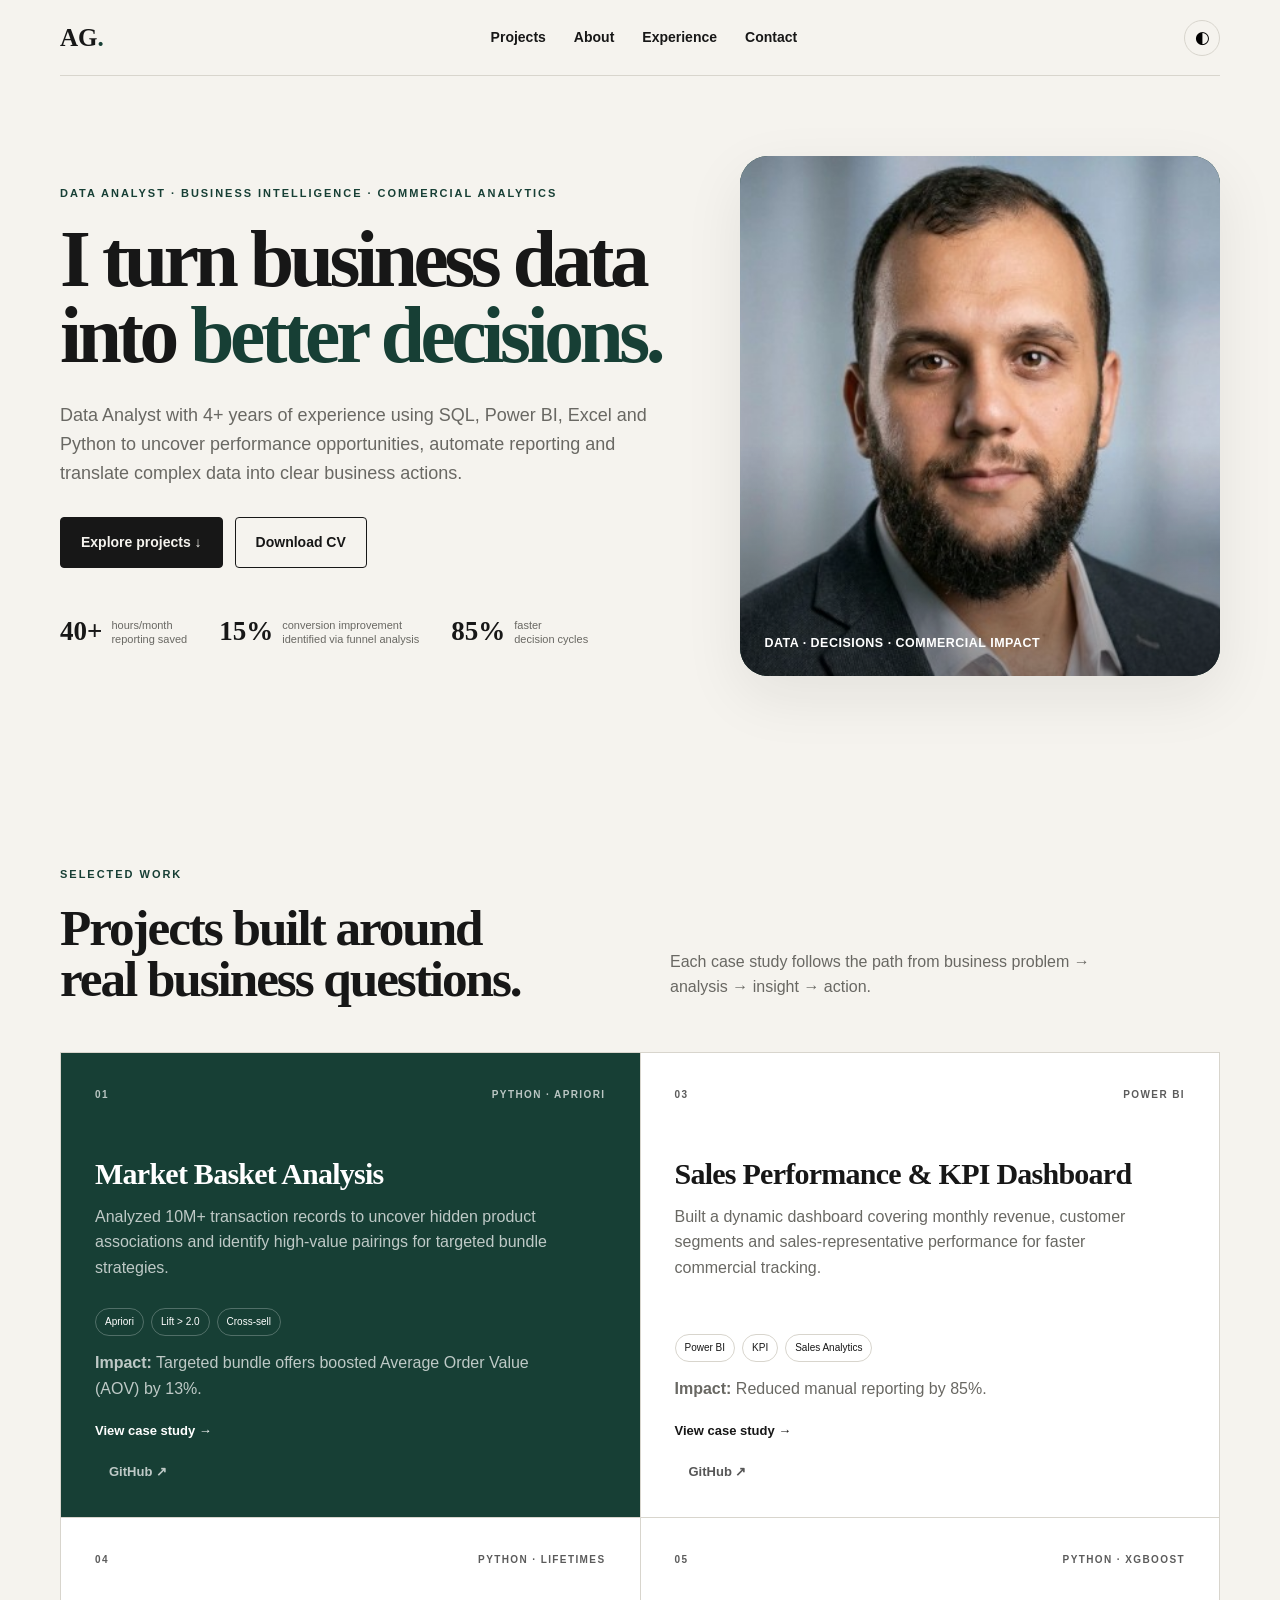
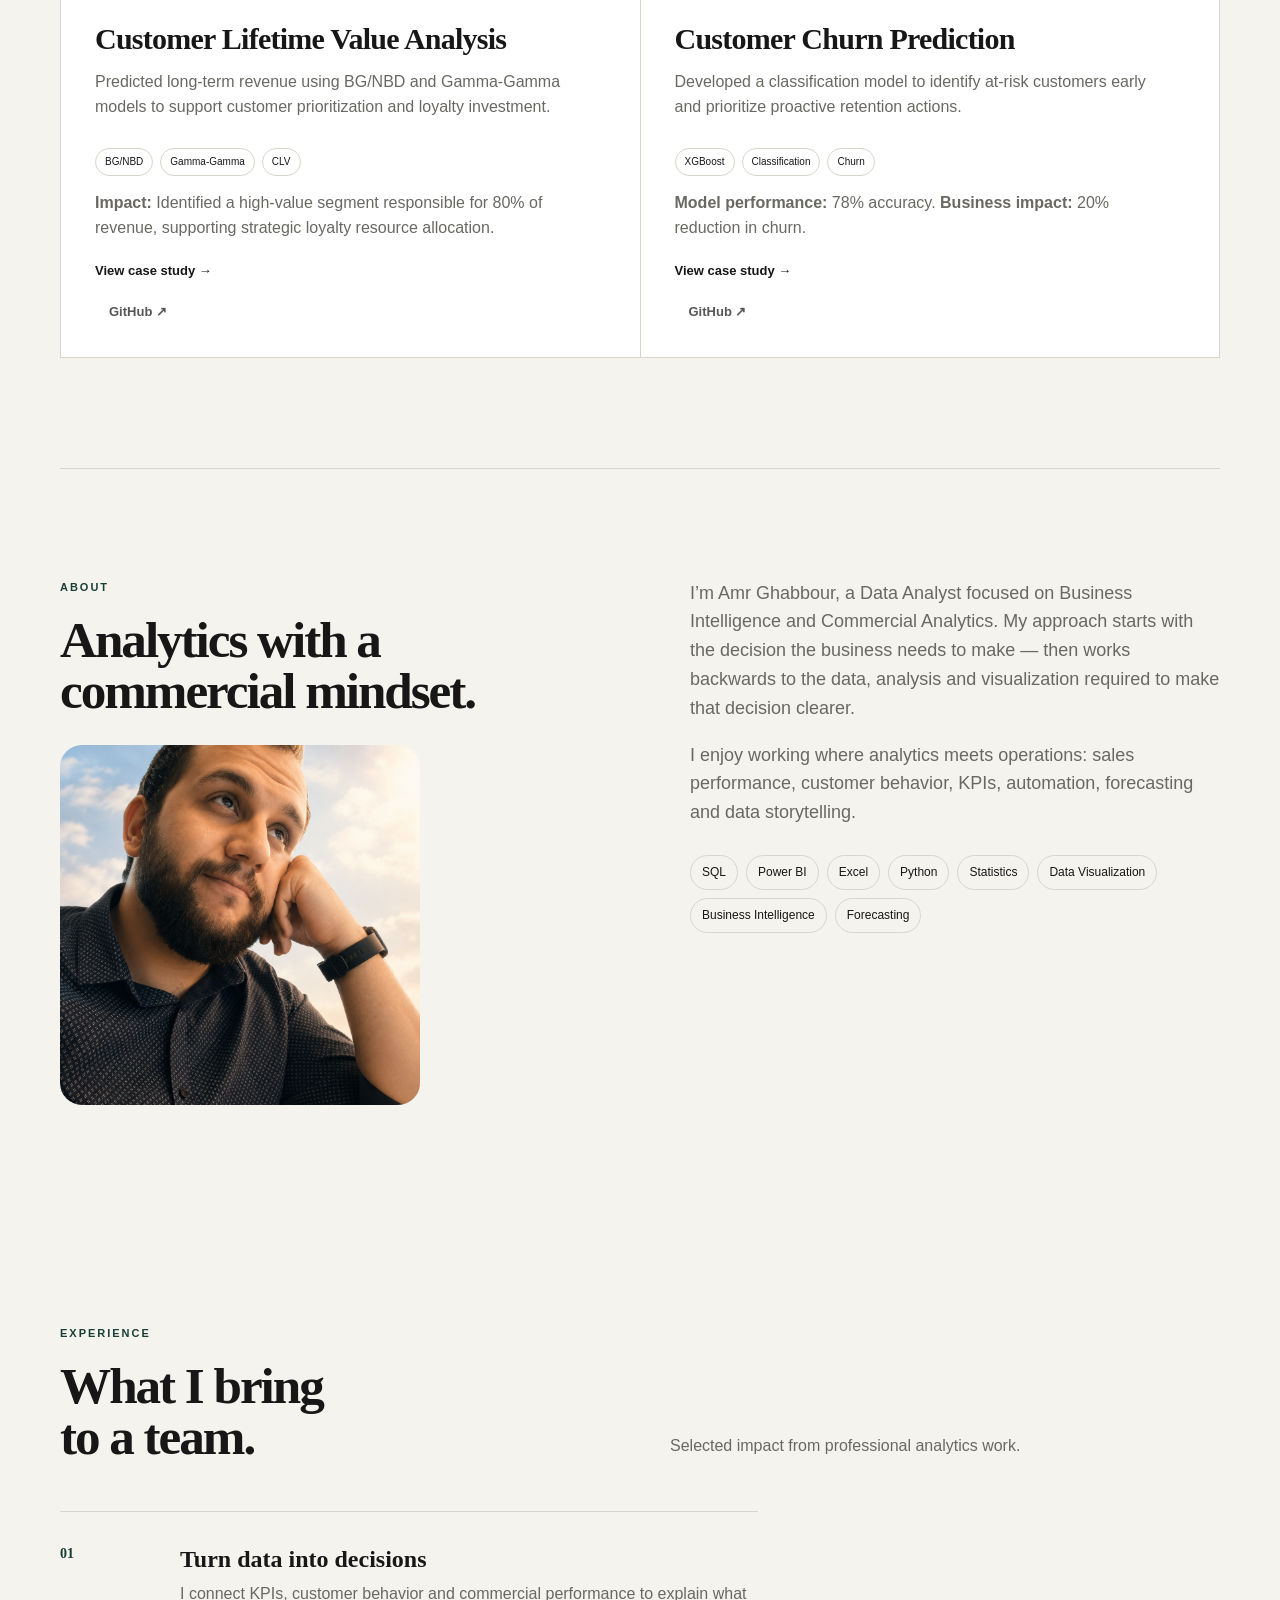
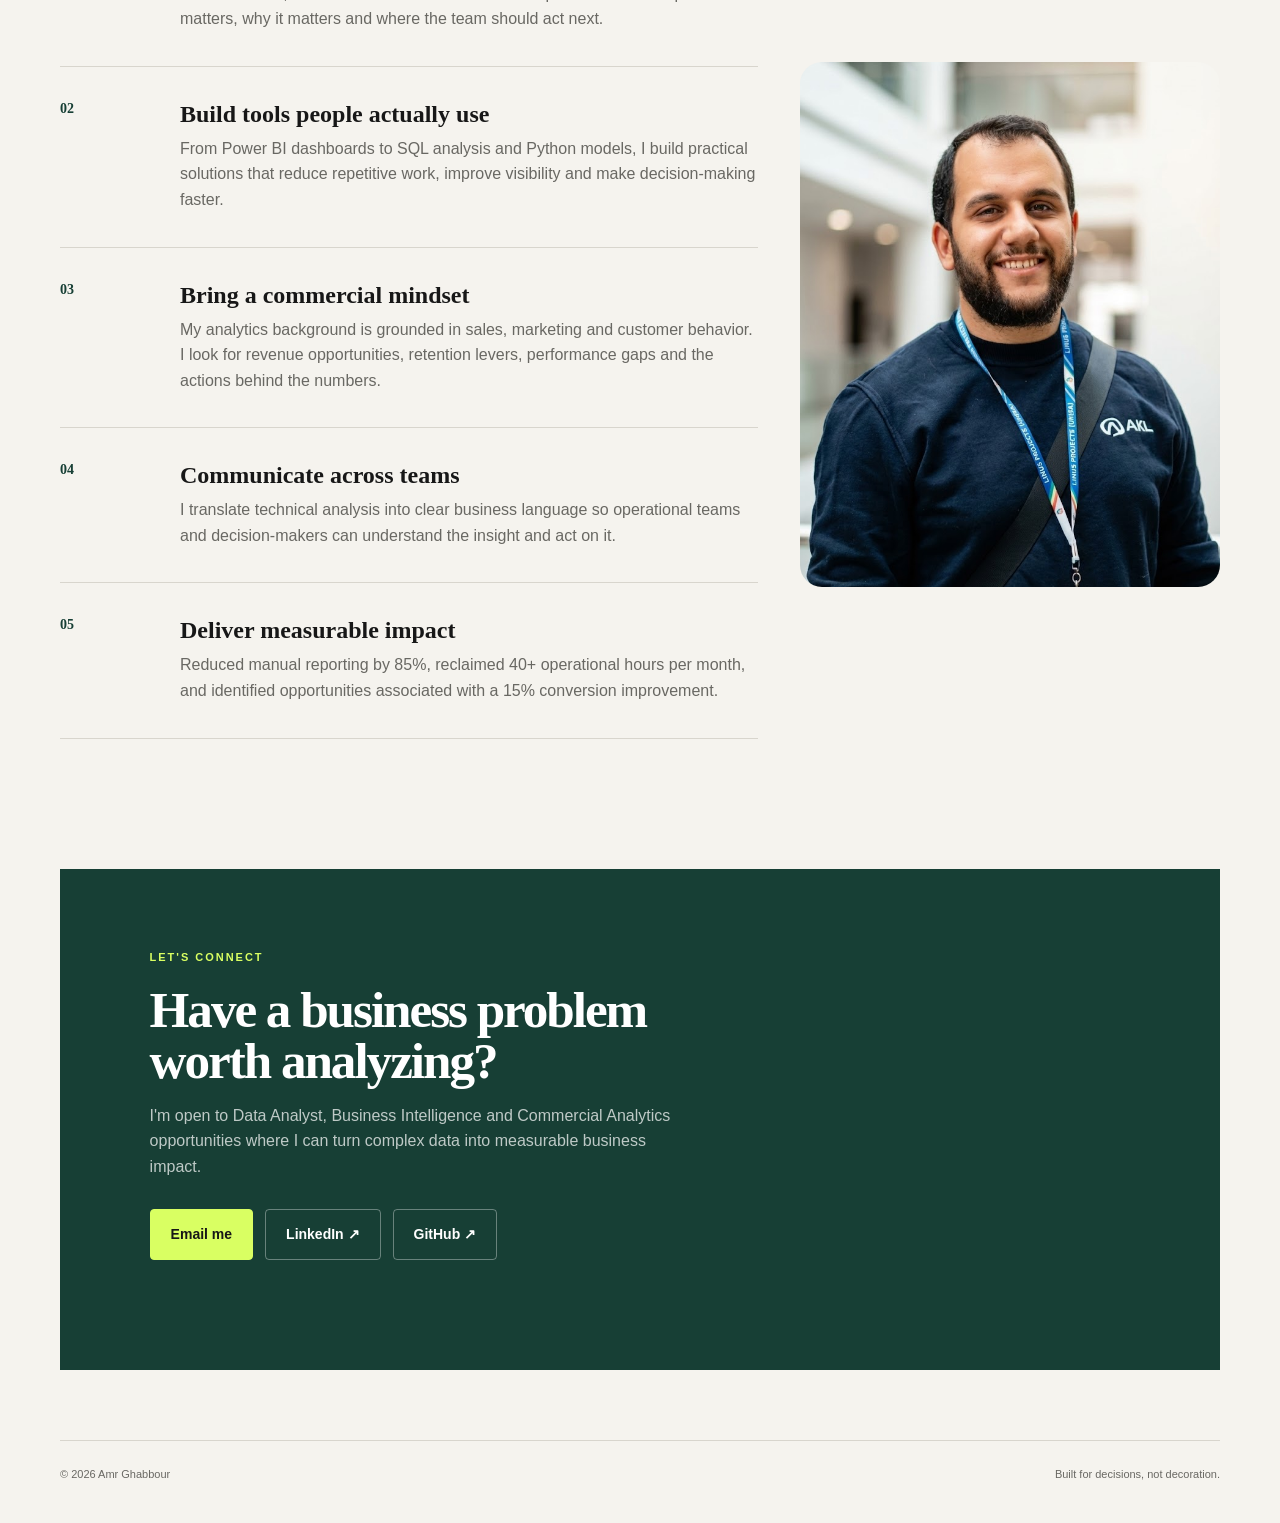
==== commit b2d575c7: "Update experience duration from 3 to 4 years" ====
--- a/index.html
+++ b/index.html
@@ -42,7 +42,7 @@
       <div class="hero-copy">
         <p class="eyebrow">DATA ANALYST · BUSINESS INTELLIGENCE · COMMERCIAL ANALYTICS</p>
         <h1>I turn business data into <em>better decisions.</em></h1>
-        <p class="lead">Data Analyst with 3+ years of experience using SQL, Power BI, Excel and Python to uncover performance opportunities, automate reporting and translate complex data into clear business actions.</p>
+        <p class="lead">Data Analyst with 4+ years of experience using SQL, Power BI, Excel and Python to uncover performance opportunities, automate reporting and translate complex data into clear business actions.</p>
         <div class="actions">
           <a class="btn primary" href="#projects">Explore projects ↓</a>
           <a class="btn secondary" href="assets/Amr Ghabbour - Commercial Analyst resume.pdf" download>Download CV</a>
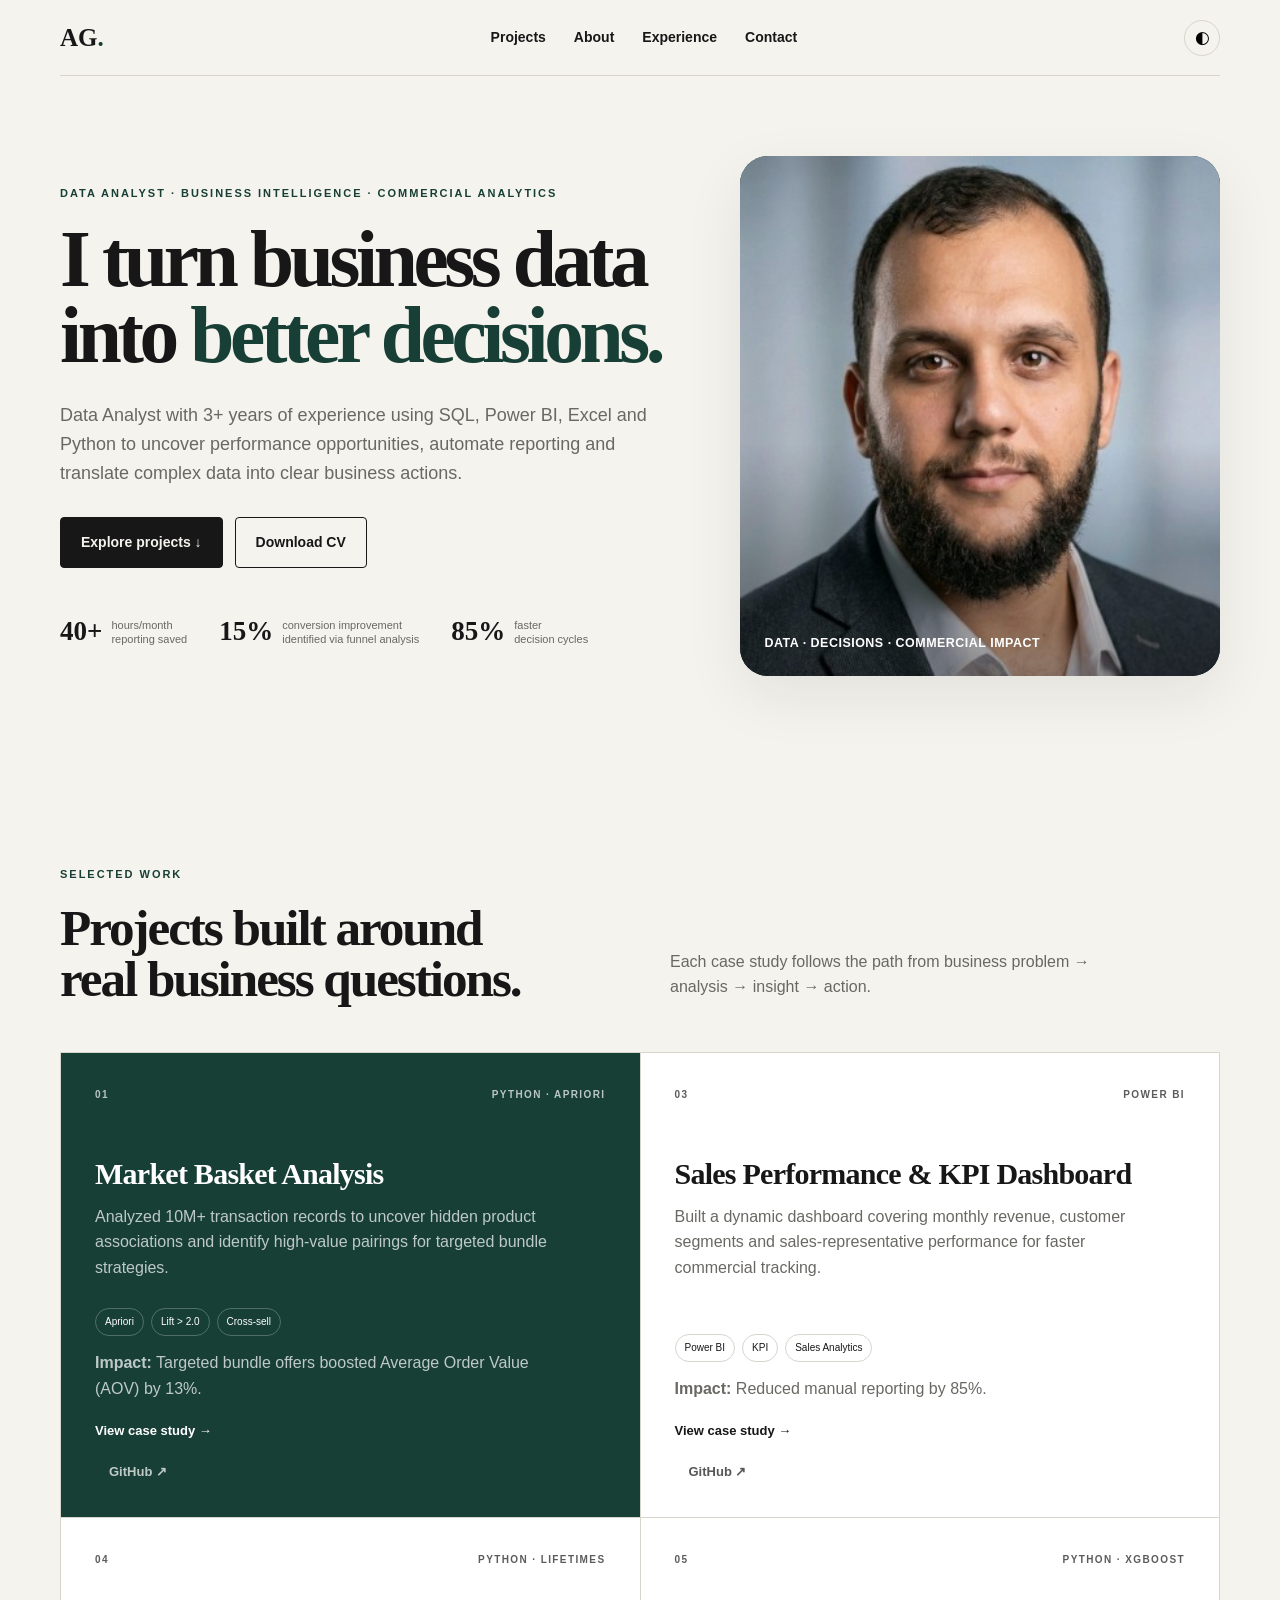
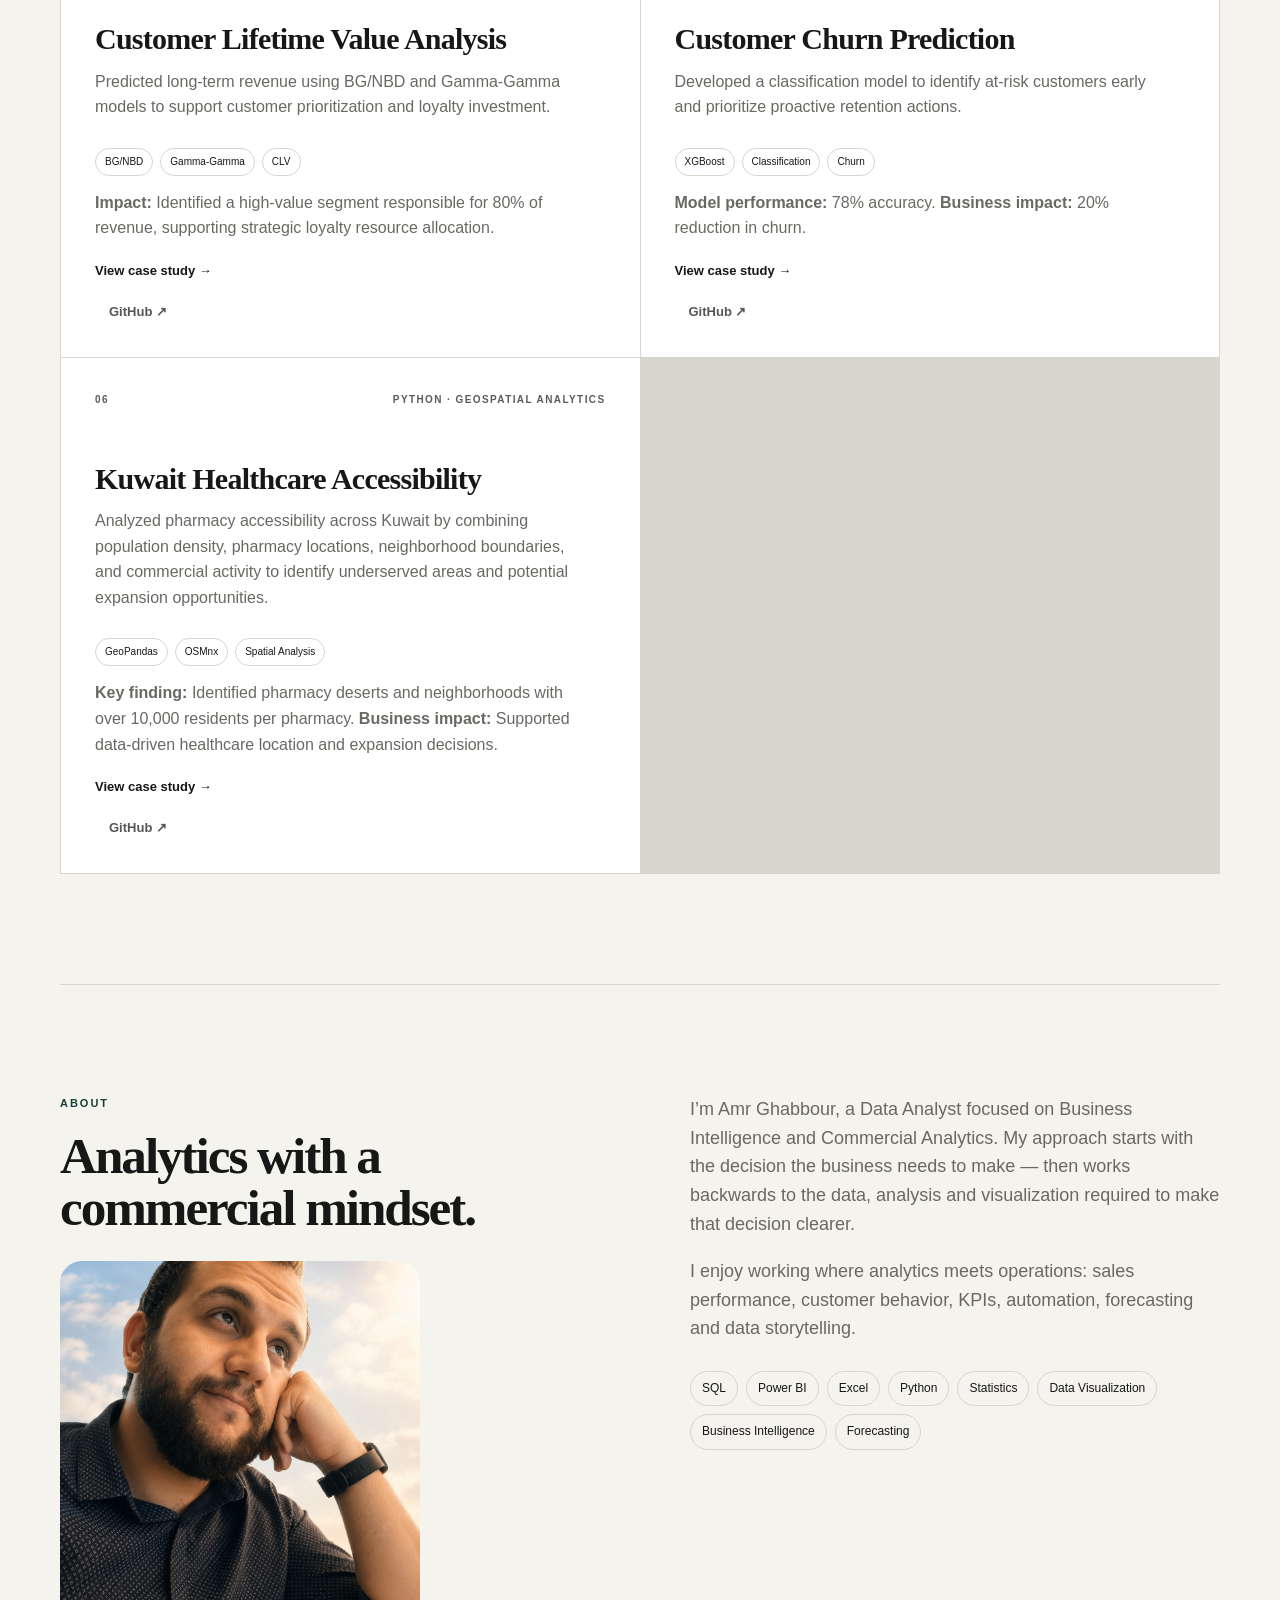
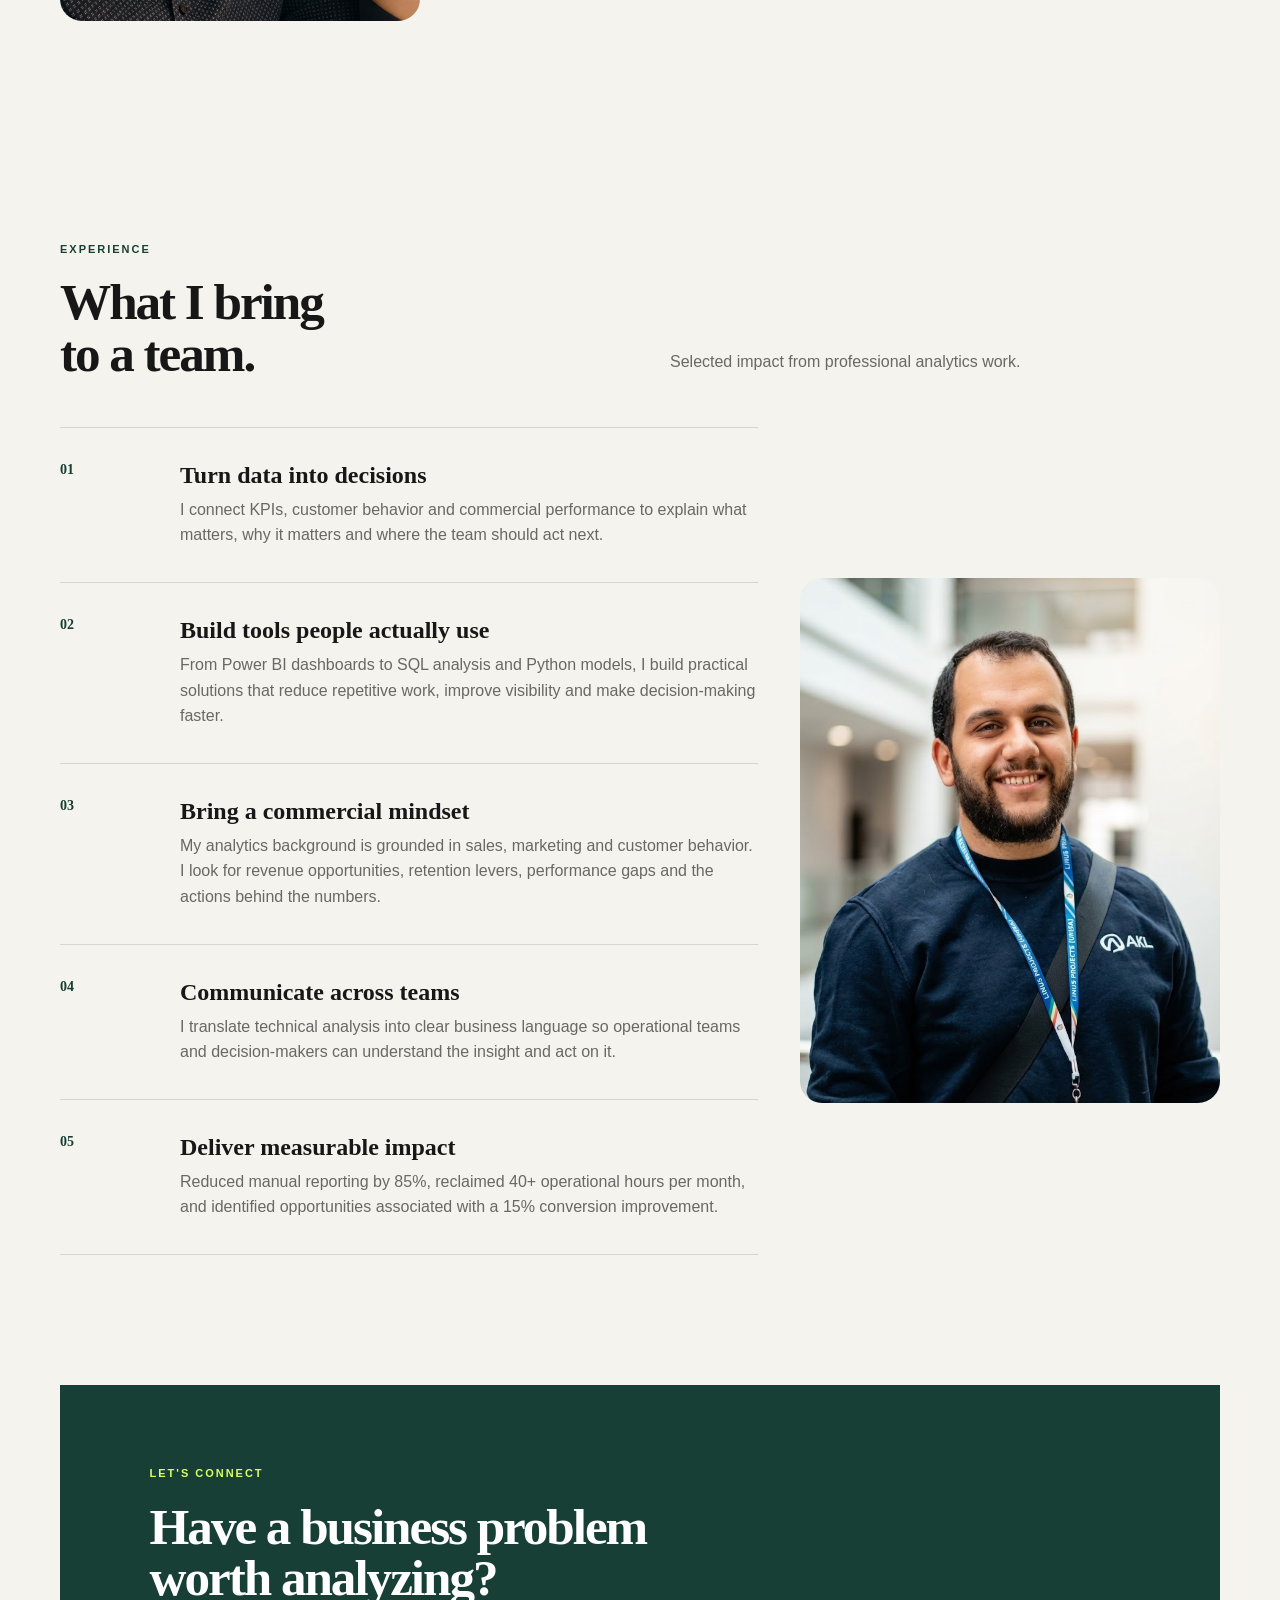
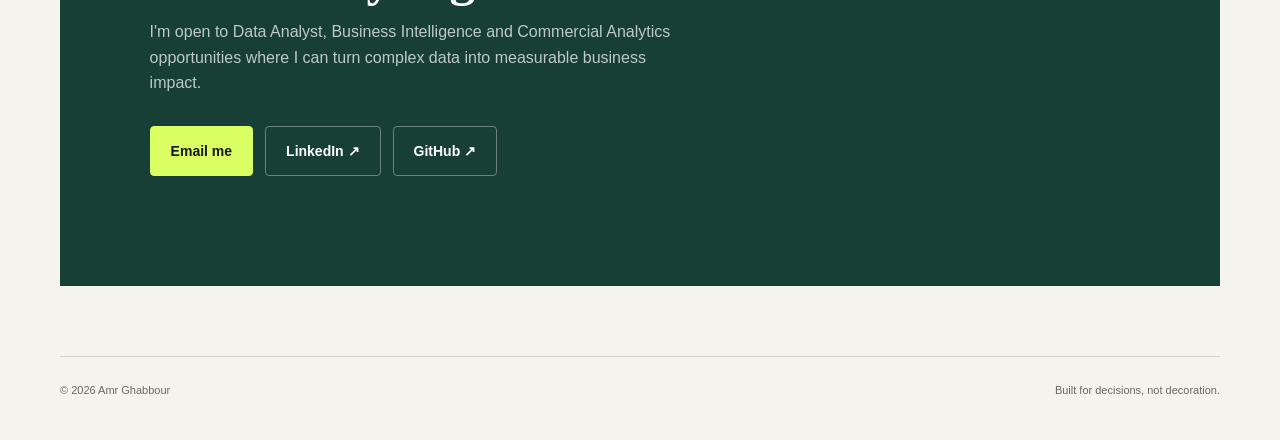
==== commit bc04d134: "Update index.html" ====
--- a/index.html
+++ b/index.html
@@ -42,7 +42,7 @@
       <div class="hero-copy">
         <p class="eyebrow">DATA ANALYST · BUSINESS INTELLIGENCE · COMMERCIAL ANALYTICS</p>
         <h1>I turn business data into <em>better decisions.</em></h1>
-        <p class="lead">Data Analyst with 4+ years of experience using SQL, Power BI, Excel and Python to uncover performance opportunities, automate reporting and translate complex data into clear business actions.</p>
+        <p class="lead">Data Analyst with 3+ years of experience using SQL, Power BI, Excel and Python to uncover performance opportunities, automate reporting and translate complex data into clear business actions.</p>
         <div class="actions">
           <a class="btn primary" href="#projects">Explore projects ↓</a>
           <a class="btn secondary" href="assets/Amr Ghabbour - Commercial Analyst resume.pdf" download>Download CV</a>
@@ -101,6 +101,16 @@
           <a href="projects/telecom-churn.html">View case study →</a>
           <a class="github-link" href="https://github.com/AmrGhabbour/Telecom_Customer_Churn_Prediction" target="_blank" rel="noopener">GitHub ↗</a>
         </article>
+        <article class="project">
+          <div class="project-meta"><span>06</span><span>PYTHON · GEOSPATIAL ANALYTICS</span></div>
+          <h3>Kuwait Healthcare Accessibility</h3>
+          <p>Analyzed pharmacy accessibility across Kuwait by combining population density, pharmacy locations, neighborhood boundaries, and commercial activity to identify underserved areas and potential expansion opportunities.</p>
+          <div class="tags"><span>GeoPandas</span><span>OSMnx</span><span>Spatial Analysis</span></div>
+          <p class="impact"><strong>Key finding:</strong> Identified pharmacy deserts and neighborhoods with over 10,000 residents per pharmacy. <strong>Business impact:</strong> Supported data-driven healthcare location and expansion decisions.</p>
+          <a href="projects/kuwait-healthcare.html">View case study →</a>
+          <a class="github-link" href="https://github.com/AmrGhabbour/kwt-healthcare-geoanalysis" target="_blank" rel="noopener">GitHub ↗</a>
+        </article>
+
       </div>
     </section>
 
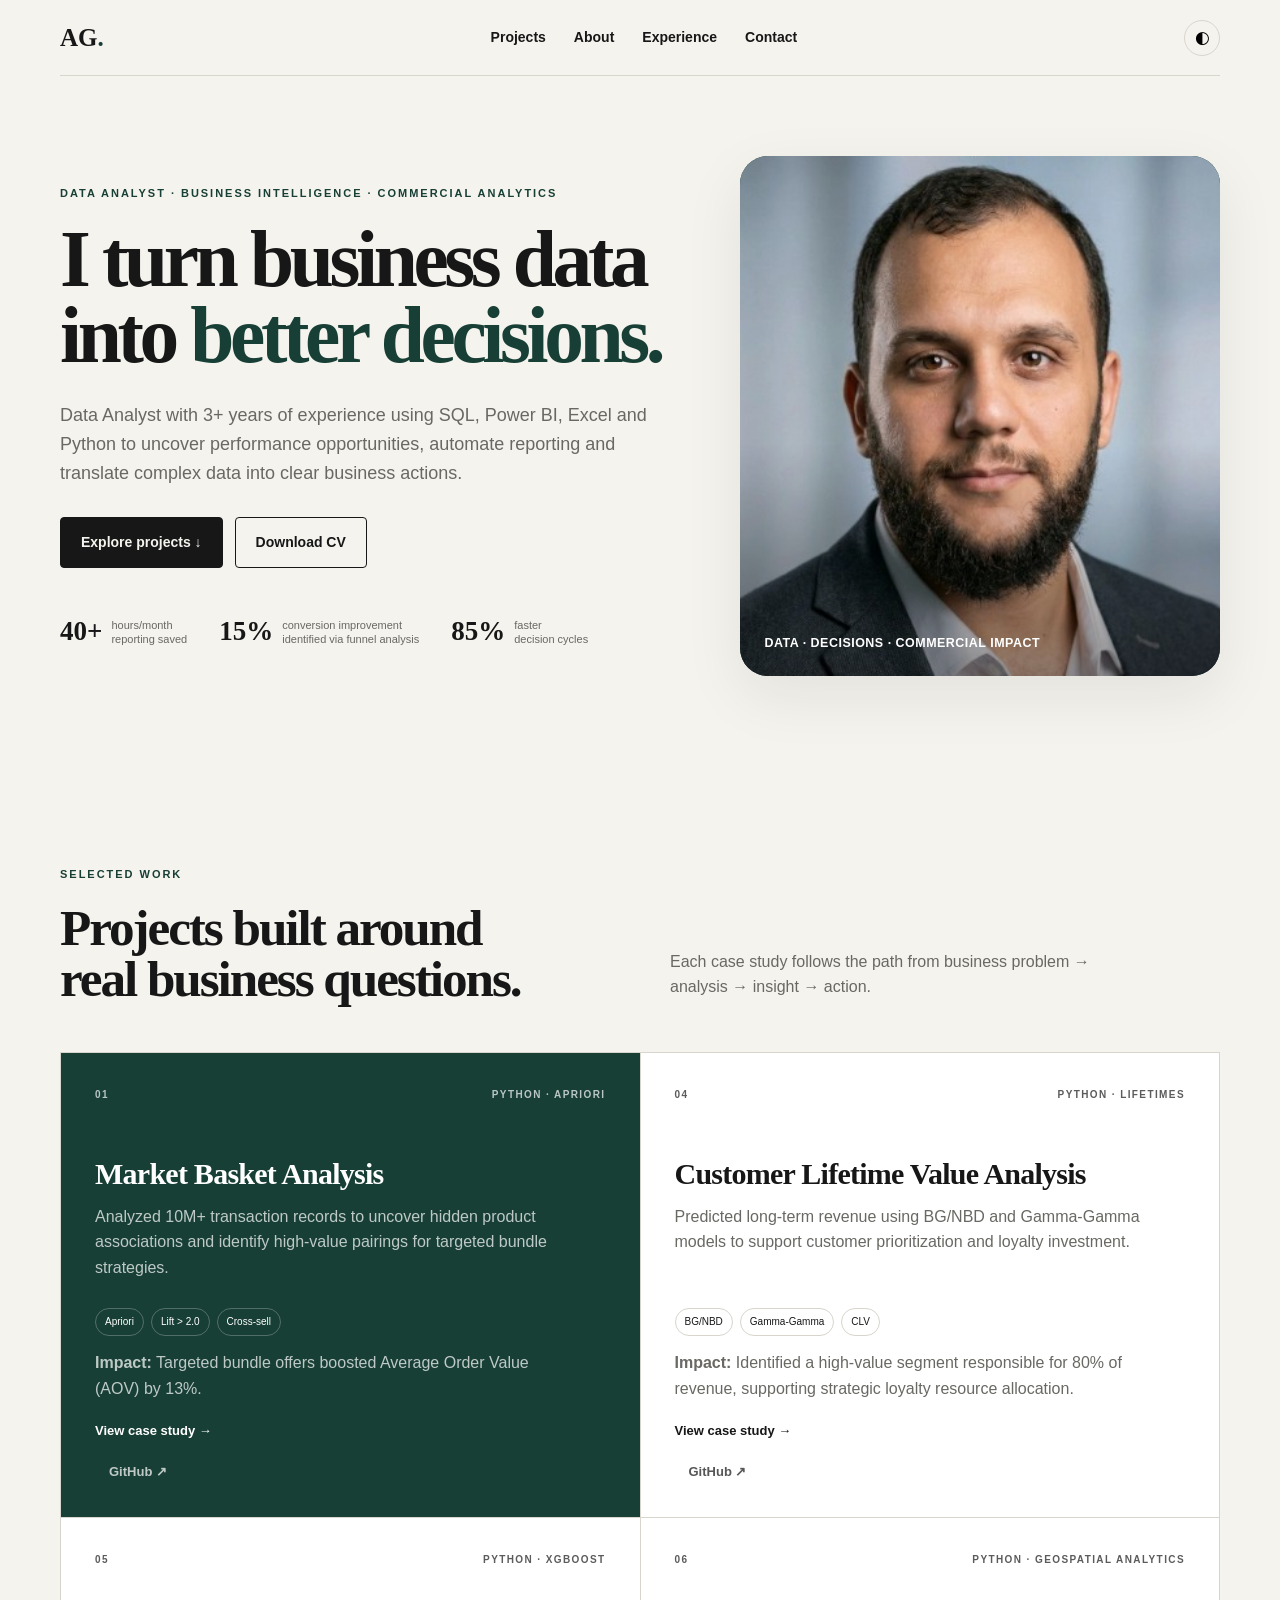
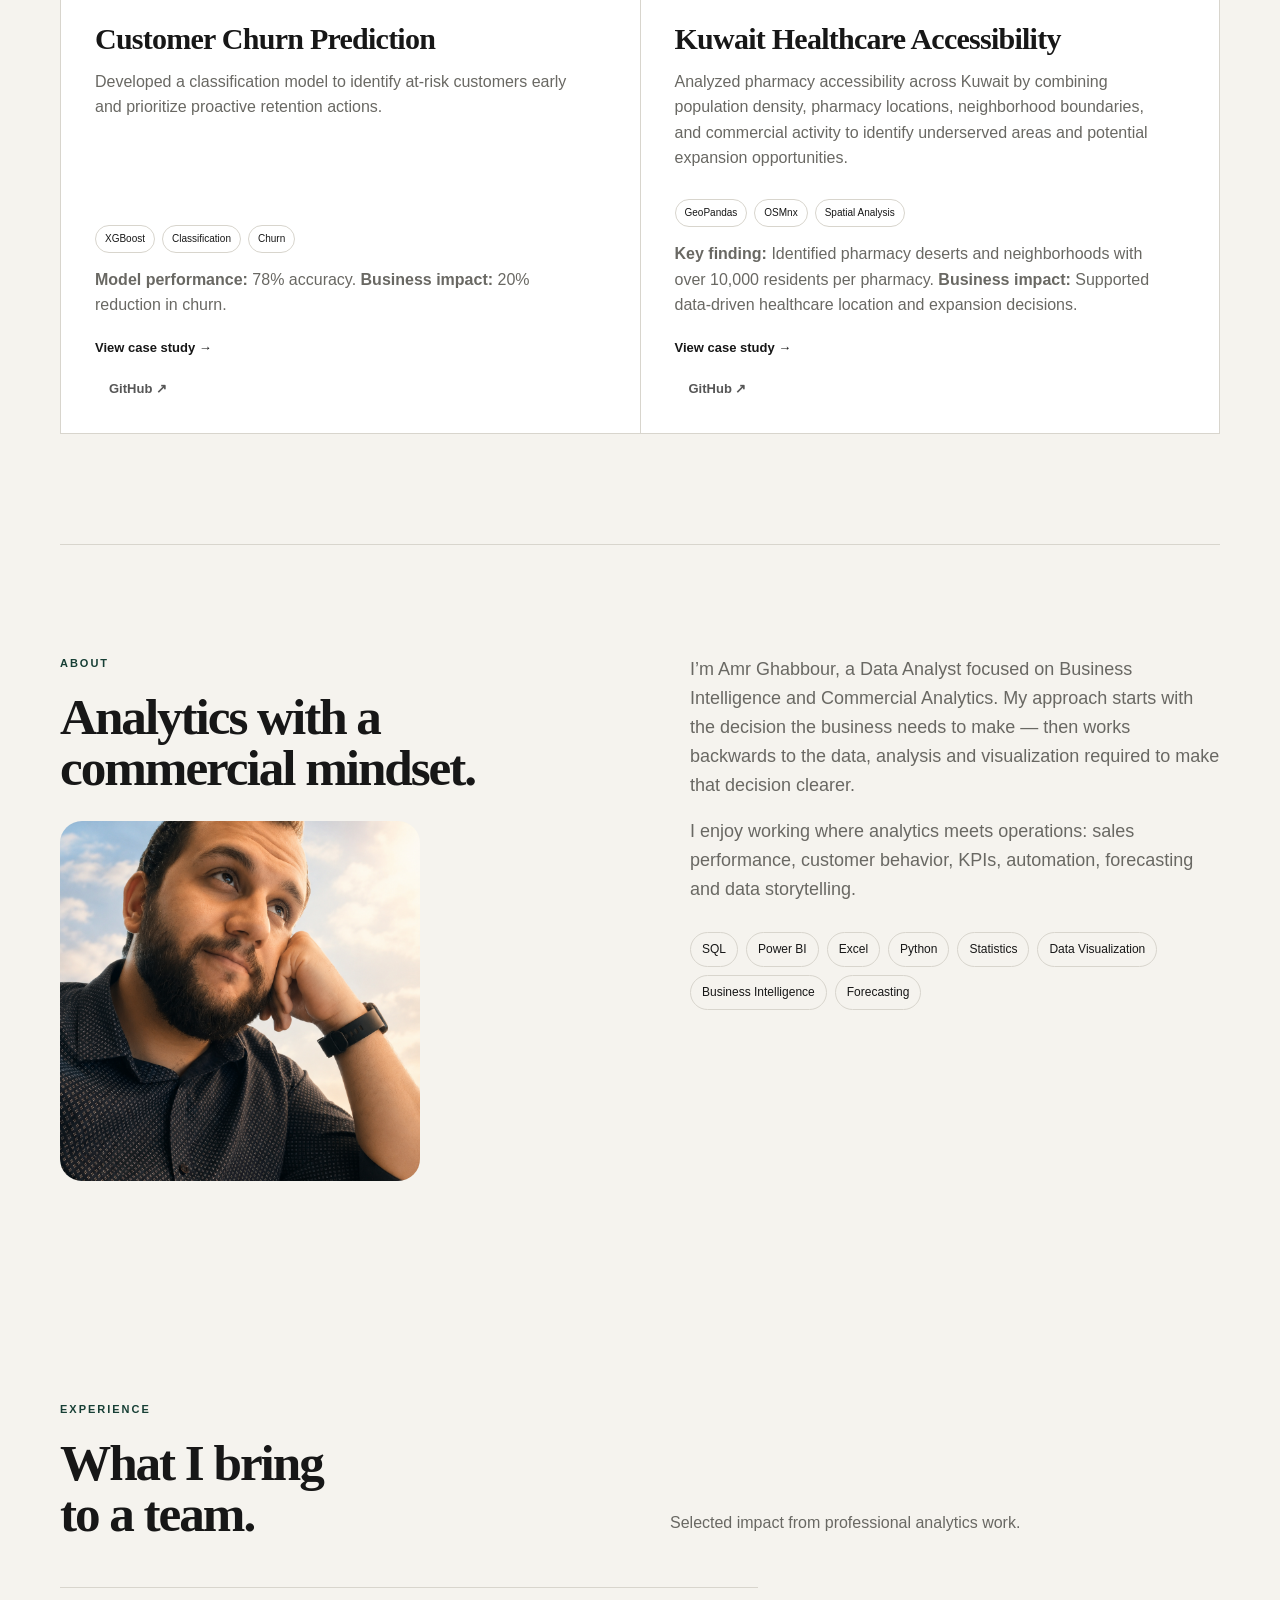
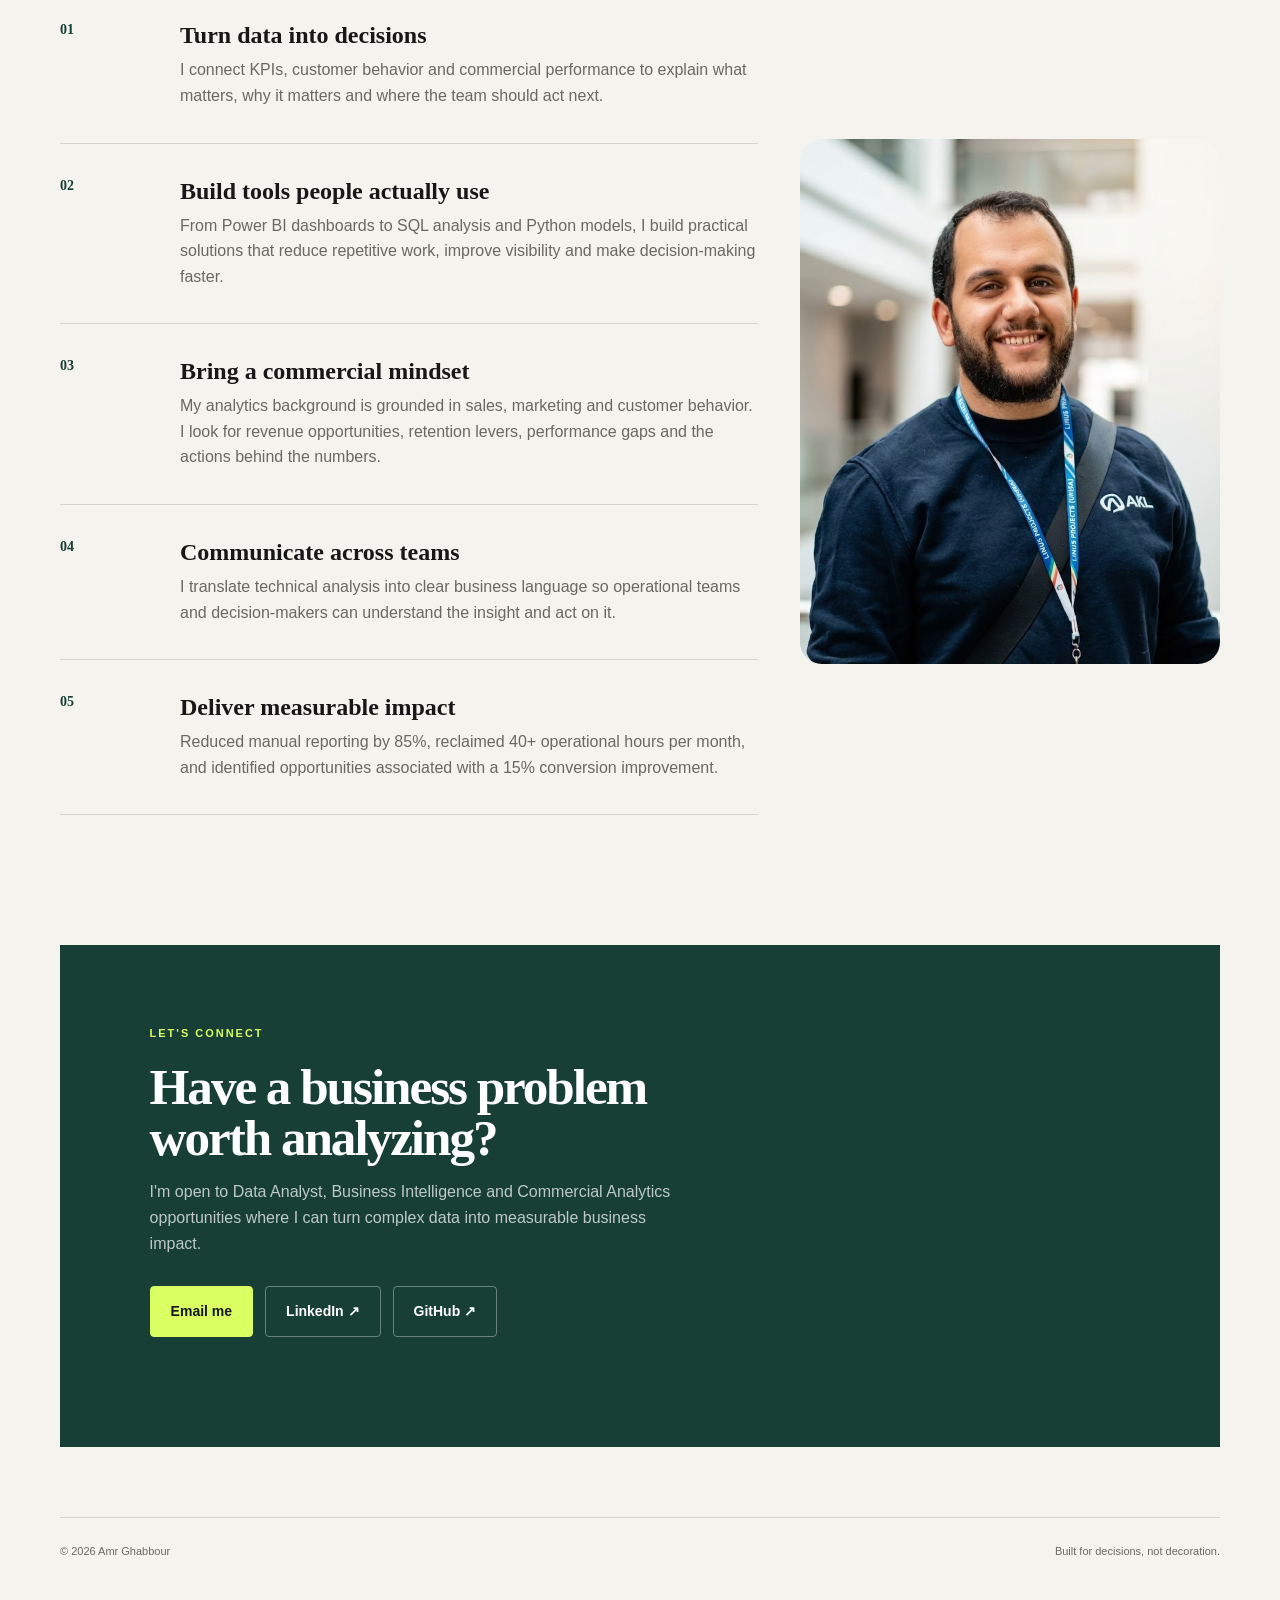
==== commit 50b12bbb: "Update index.html" ====
--- a/index.html
+++ b/index.html
@@ -74,7 +74,7 @@
           <a href="projects/market-basket.html">View case study →</a>
           <a class="github-link" href="https://github.com/AmrGhabbour/Market_Basket_Analysis" target="_blank" rel="noopener">GitHub ↗</a>
         </article>
-        <article class="project">
+        <!-- <article class="project">
           <div class="project-meta"><span>03</span><span>POWER BI</span></div>
           <h3>Sales Performance &amp; KPI Dashboard</h3>
           <p>Built a dynamic dashboard covering monthly revenue, customer segments and sales-representative performance for faster commercial tracking.</p>
@@ -82,7 +82,7 @@
           <p class="impact"><strong>Impact:</strong> Reduced manual reporting by 85%.</p>
           <a href="projects/sales-performance.html">View case study →</a>
           <a class="github-link" href="https://github.com/AmrGhabbour" target="_blank" rel="noopener">GitHub ↗</a>
-        </article>
+        </article> -->
         <article class="project">
           <div class="project-meta"><span>04</span><span>PYTHON · LIFETIMES</span></div>
           <h3>Customer Lifetime Value Analysis</h3>
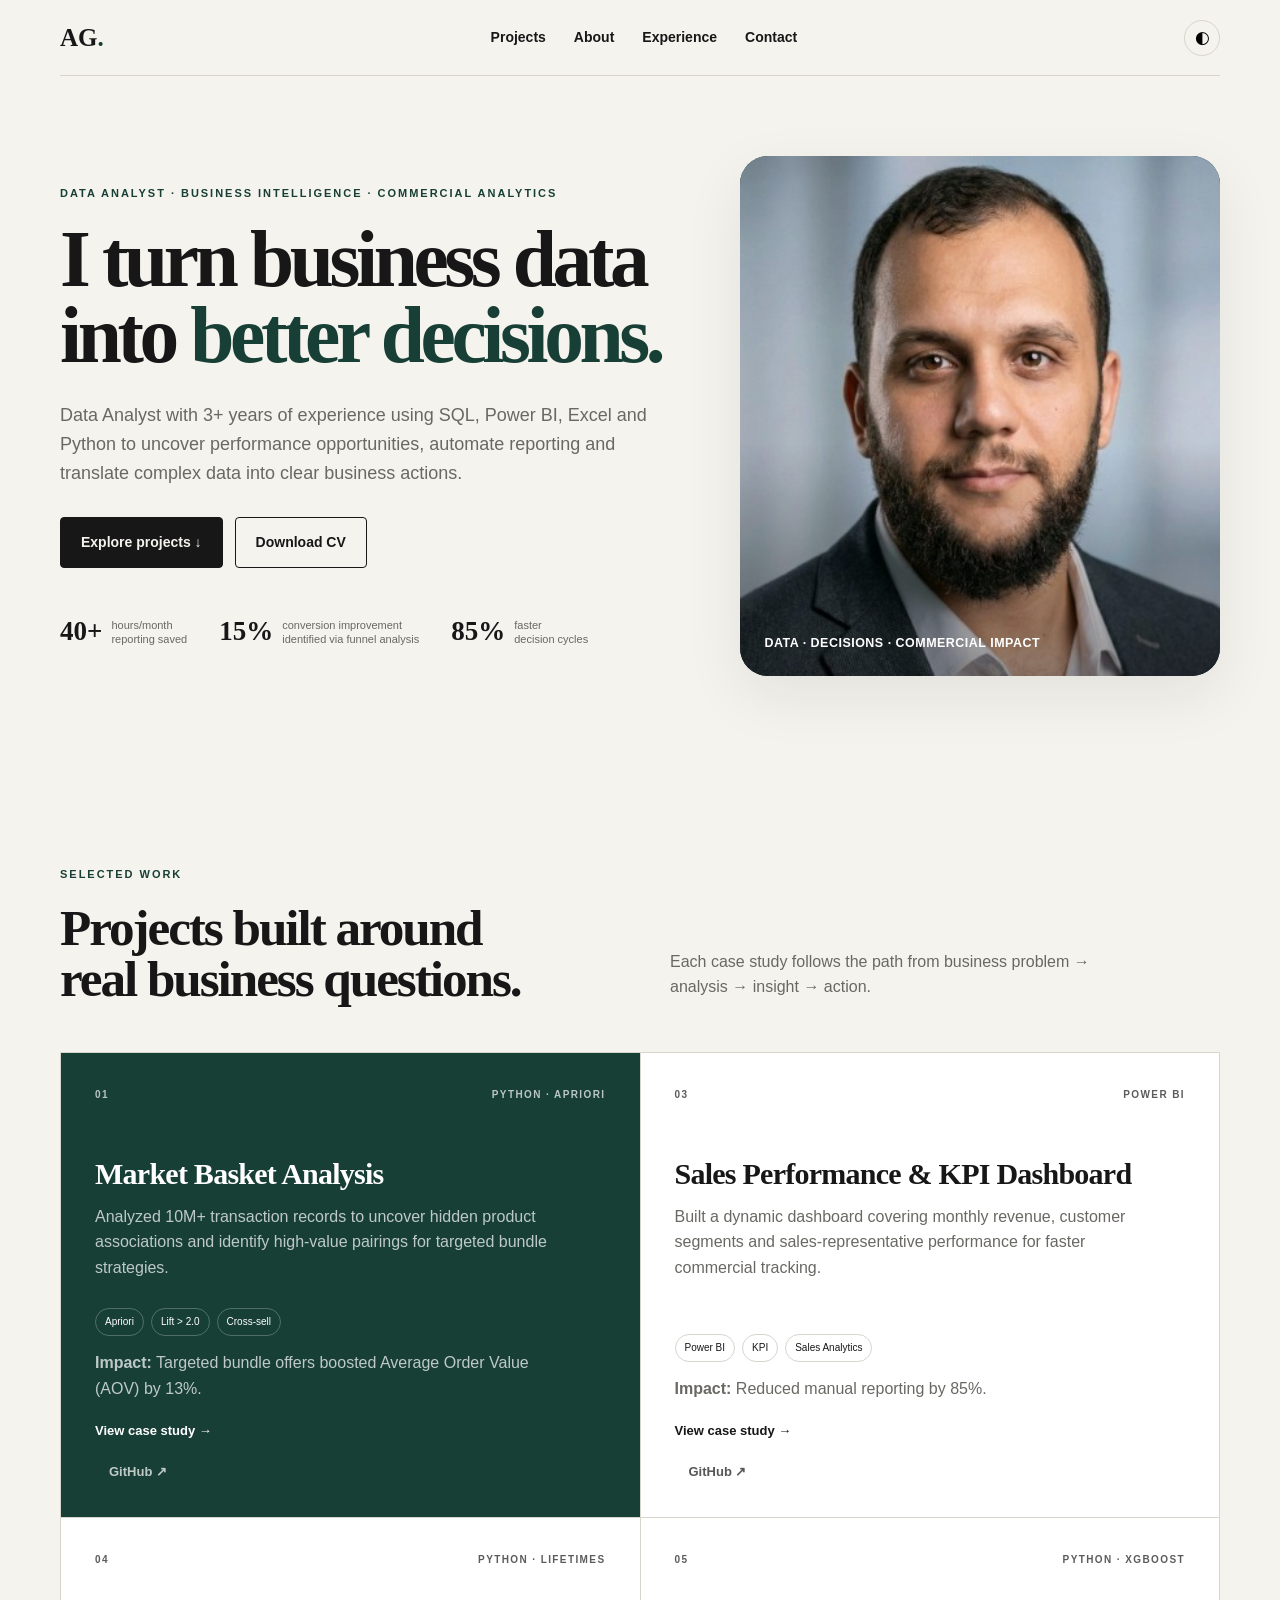
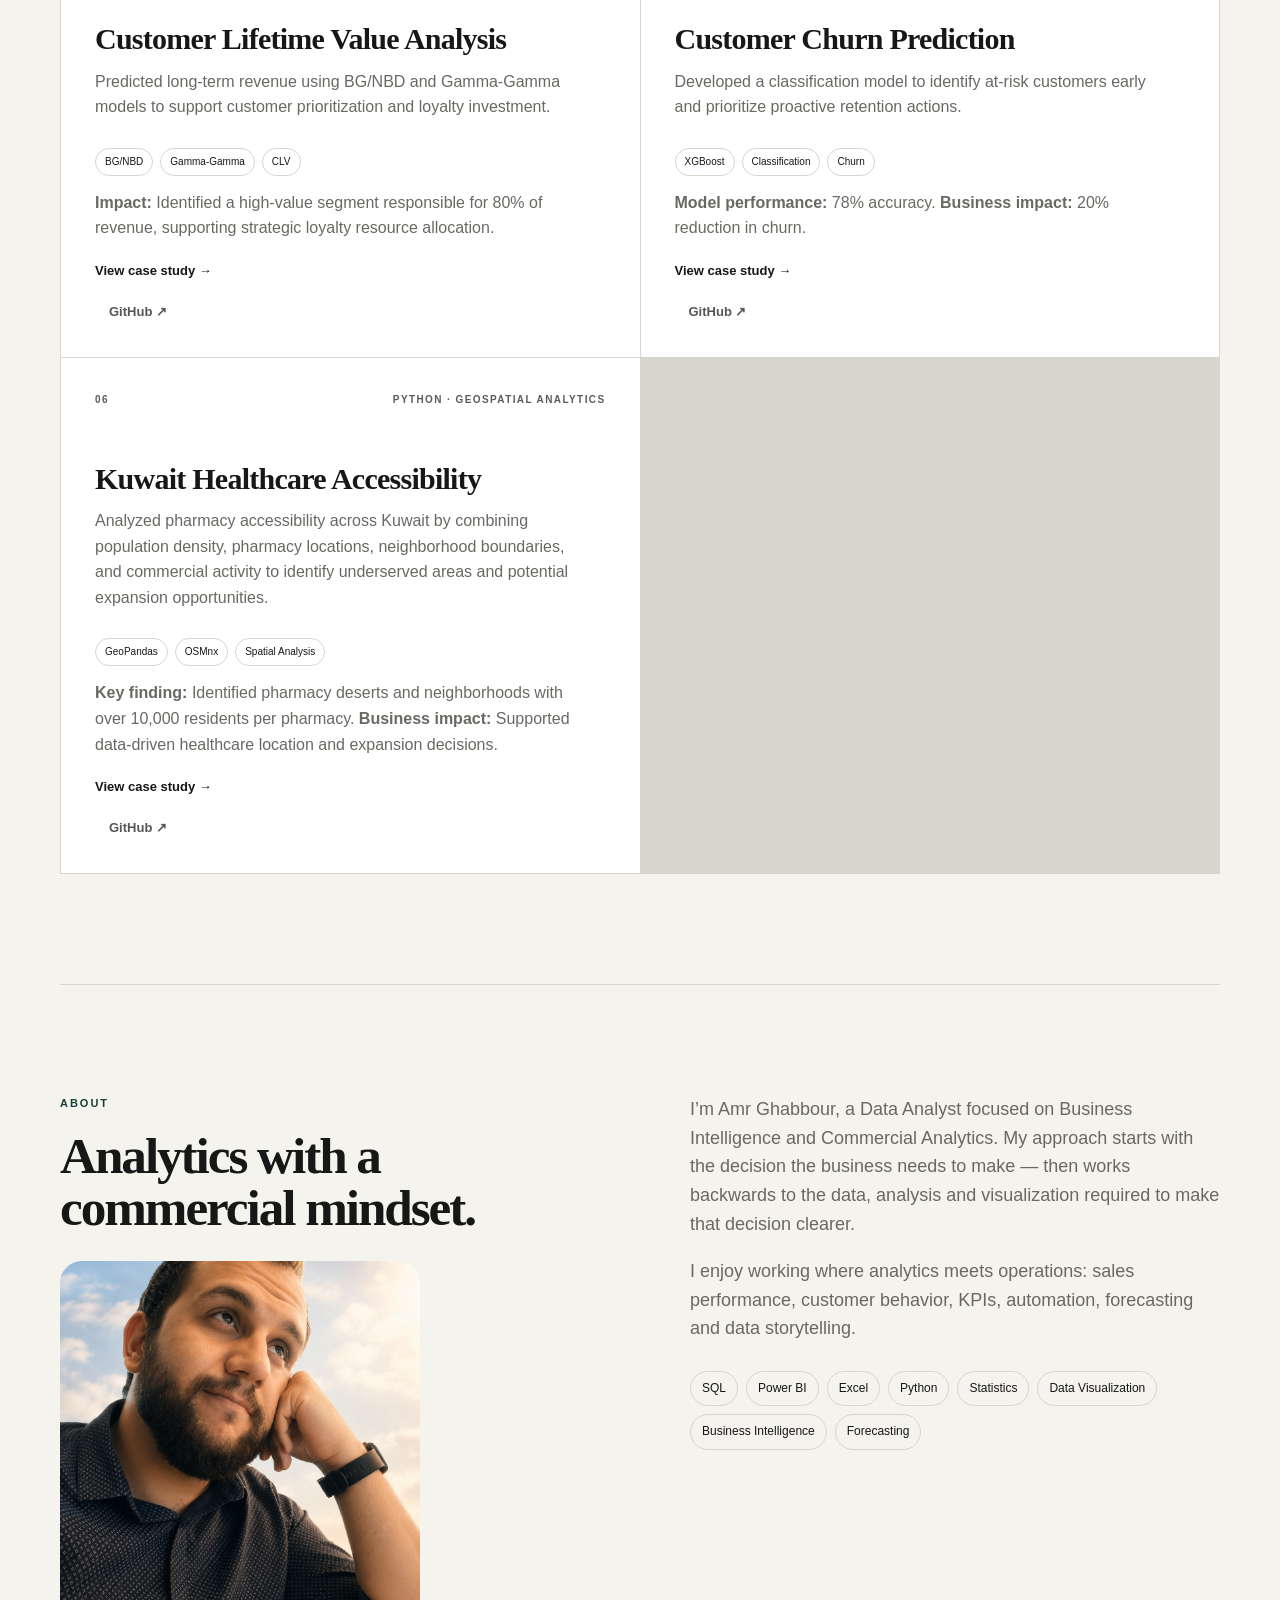
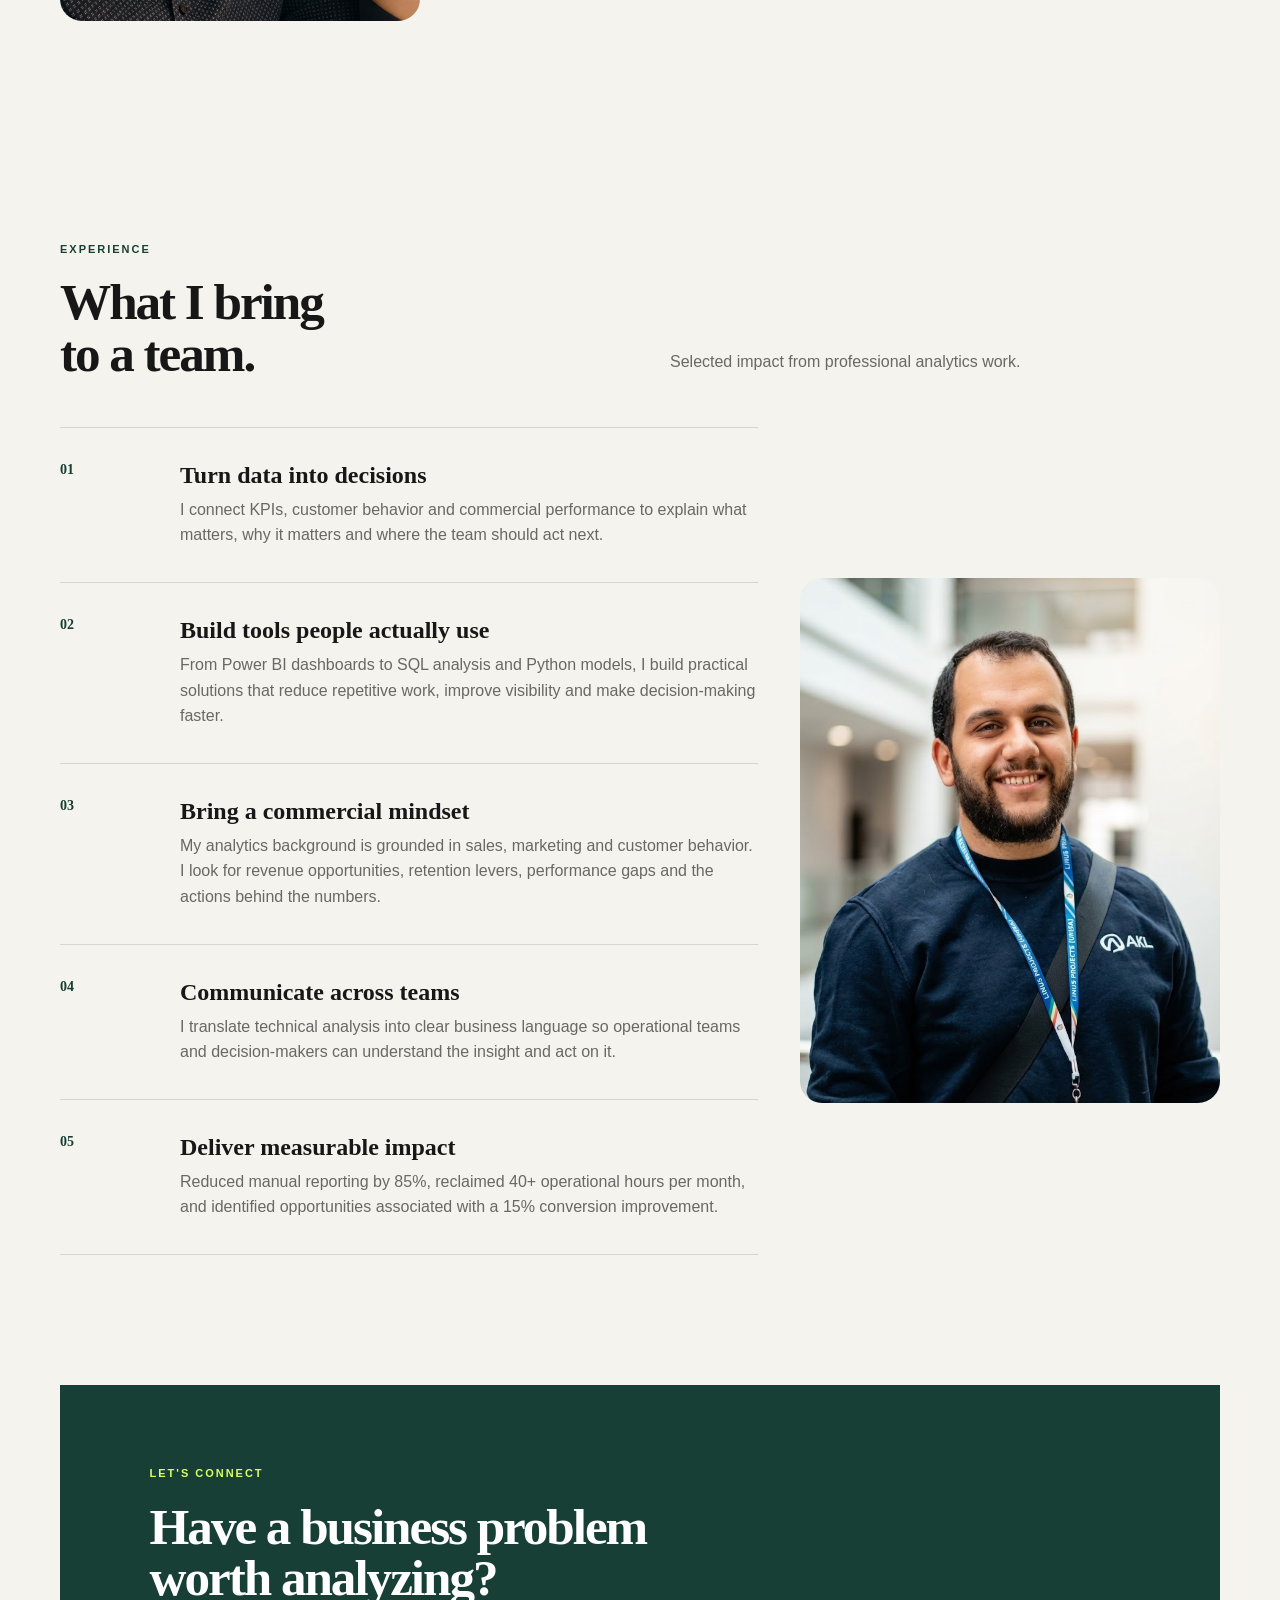
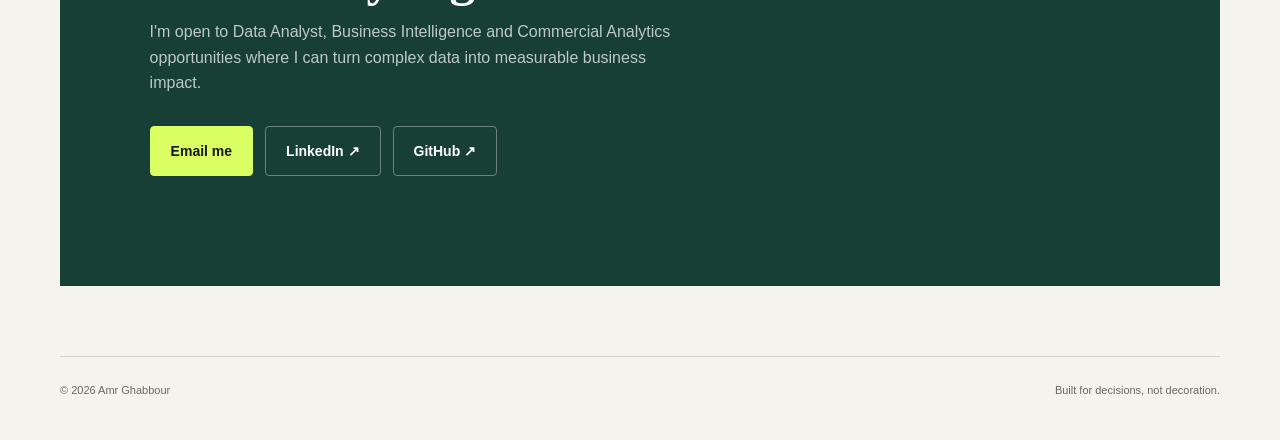
==== commit 79f2a722: "Uncomment Sales Performance project article Uncommented the article section for the Sales Performanc" ====
--- a/index.html
+++ b/index.html
@@ -74,7 +74,7 @@
           <a href="projects/market-basket.html">View case study →</a>
           <a class="github-link" href="https://github.com/AmrGhabbour/Market_Basket_Analysis" target="_blank" rel="noopener">GitHub ↗</a>
         </article>
-        <!-- <article class="project">
+        <article class="project">
           <div class="project-meta"><span>03</span><span>POWER BI</span></div>
           <h3>Sales Performance &amp; KPI Dashboard</h3>
           <p>Built a dynamic dashboard covering monthly revenue, customer segments and sales-representative performance for faster commercial tracking.</p>
@@ -82,7 +82,7 @@
           <p class="impact"><strong>Impact:</strong> Reduced manual reporting by 85%.</p>
           <a href="projects/sales-performance.html">View case study →</a>
           <a class="github-link" href="https://github.com/AmrGhabbour" target="_blank" rel="noopener">GitHub ↗</a>
-        </article> -->
+        </article>
         <article class="project">
           <div class="project-meta"><span>04</span><span>PYTHON · LIFETIMES</span></div>
           <h3>Customer Lifetime Value Analysis</h3>
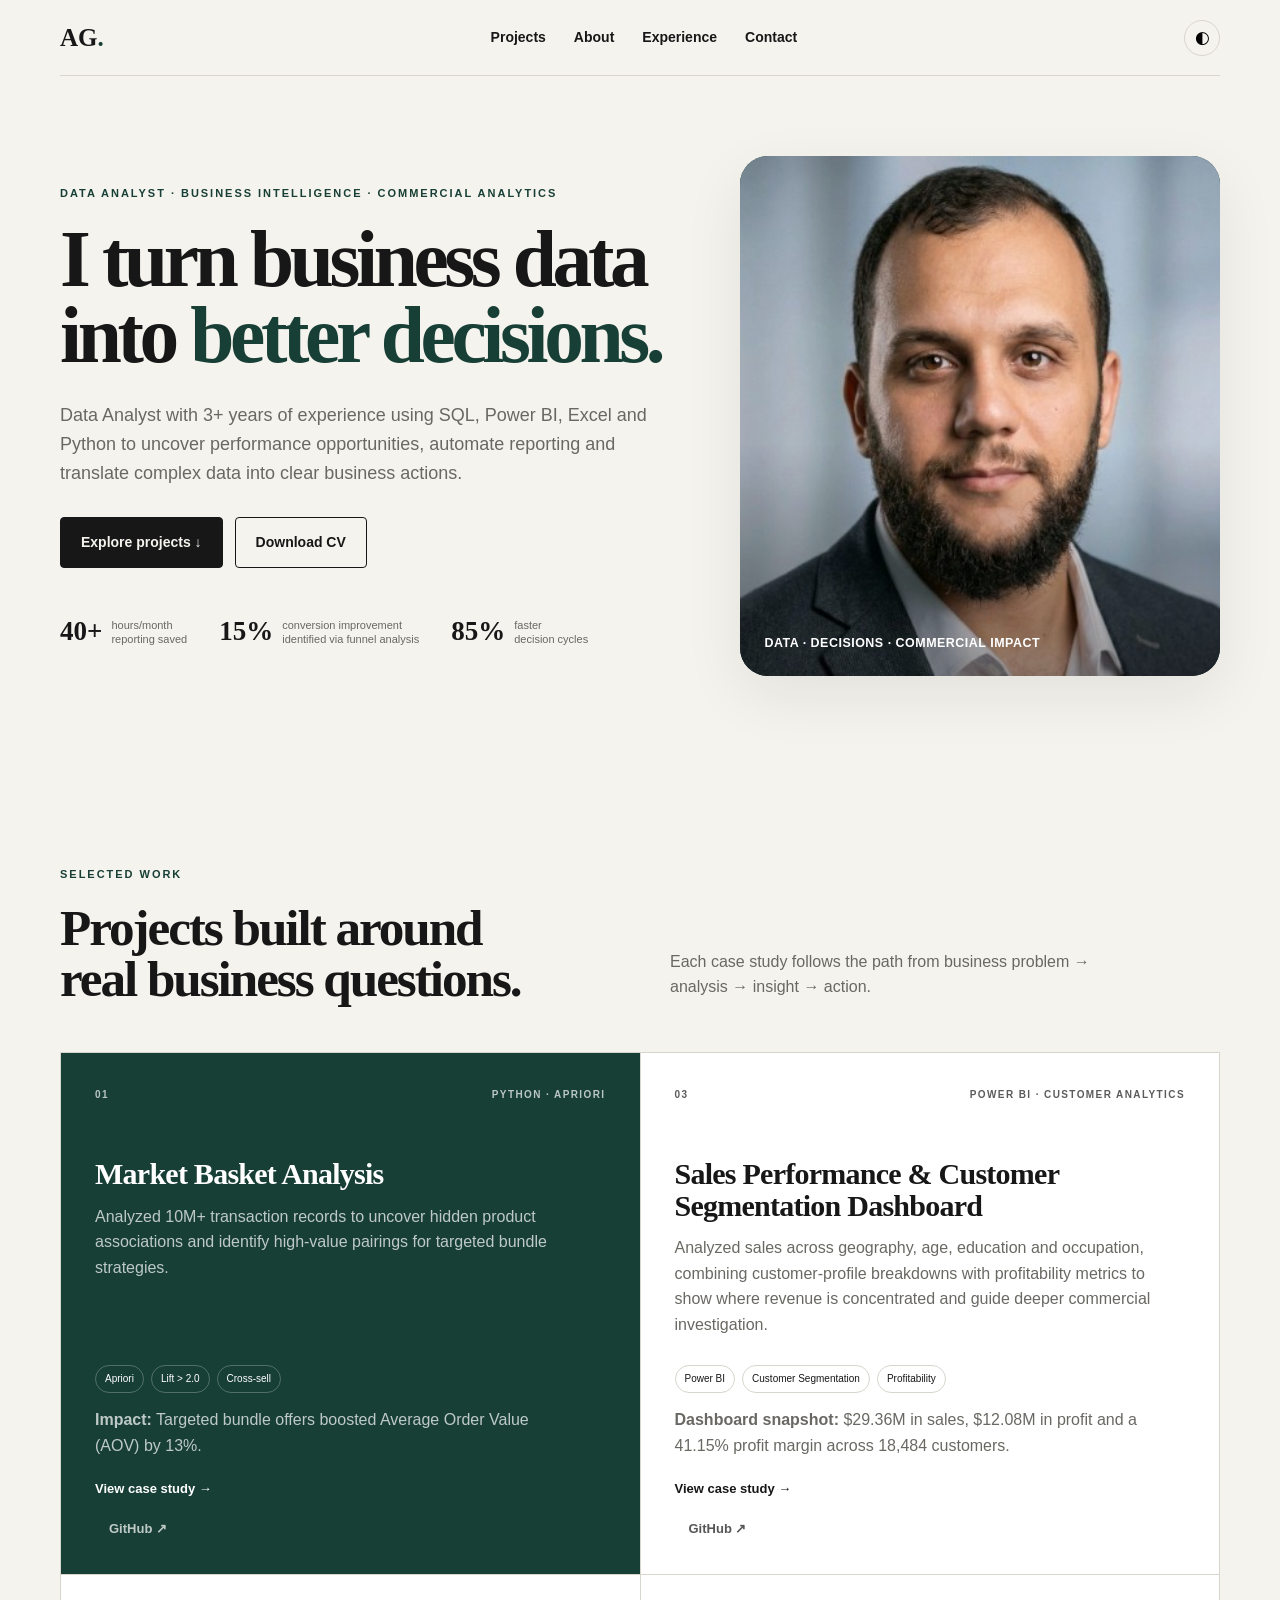
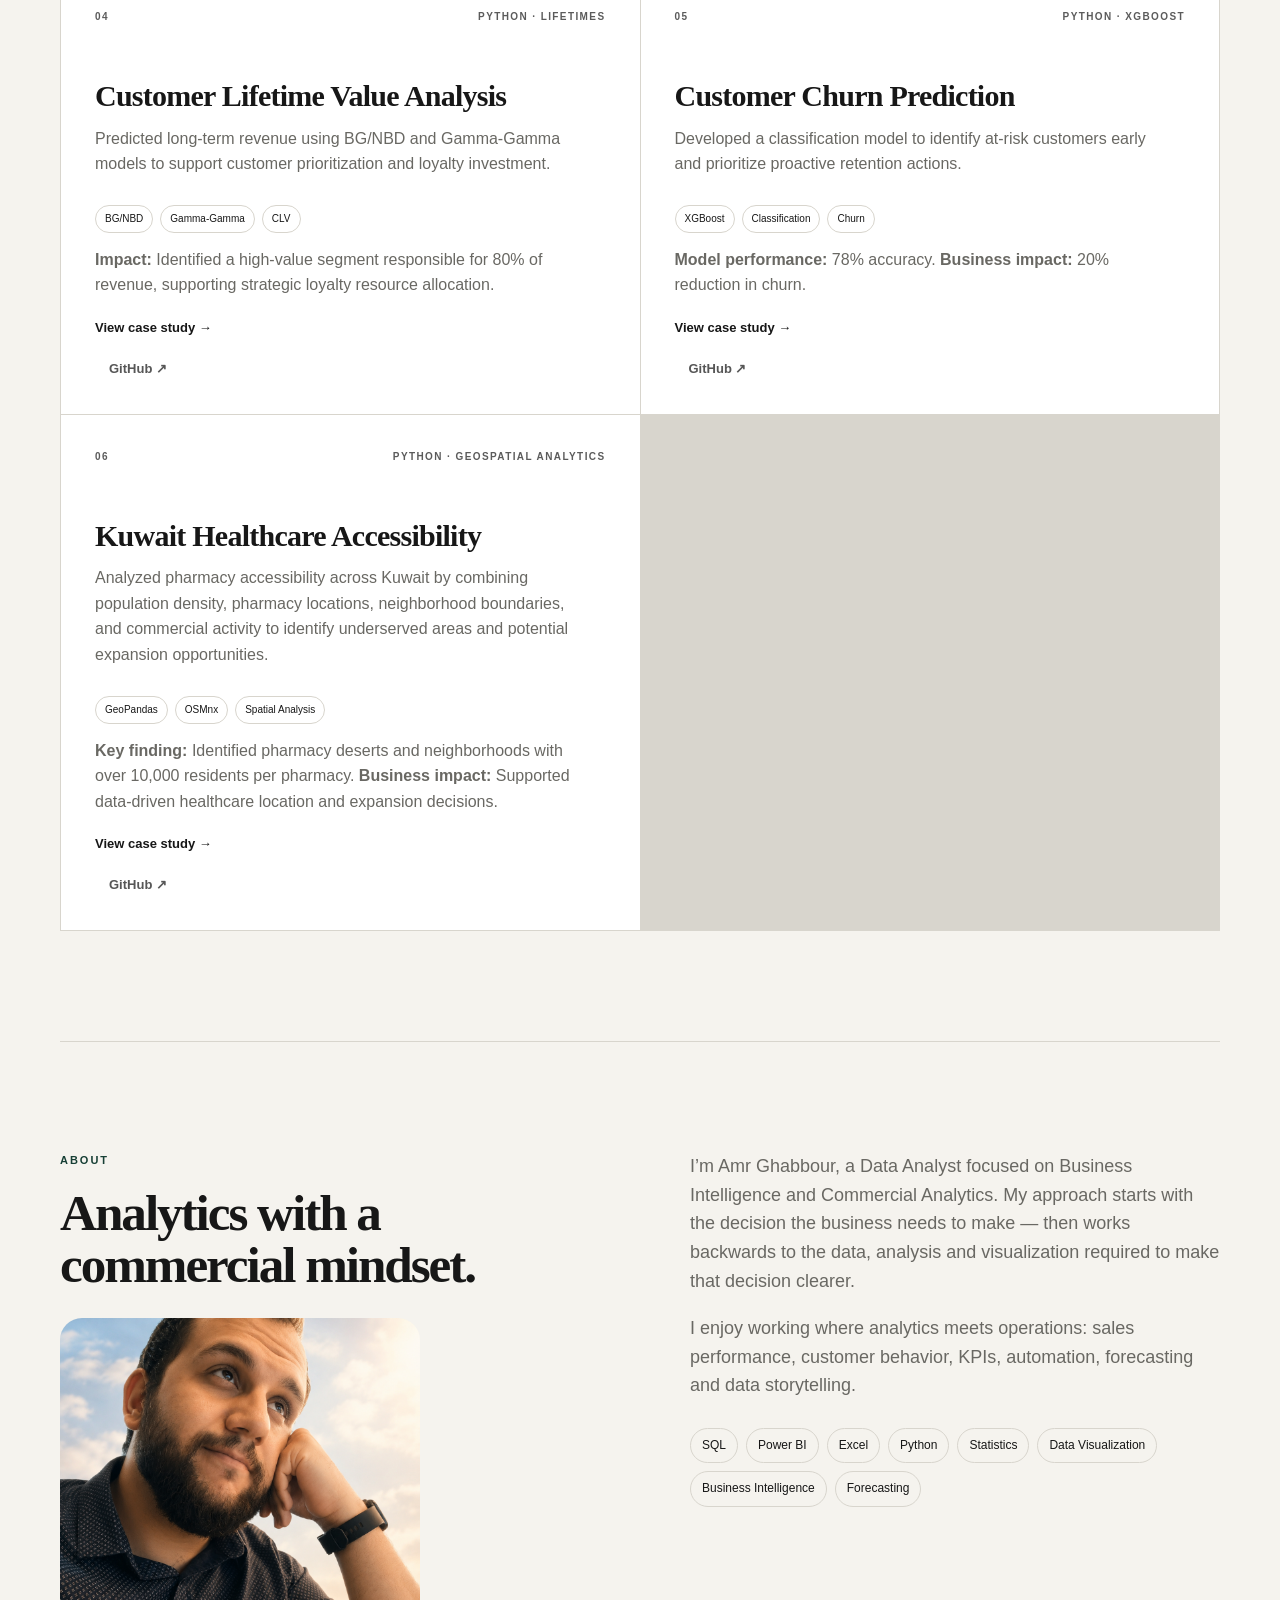
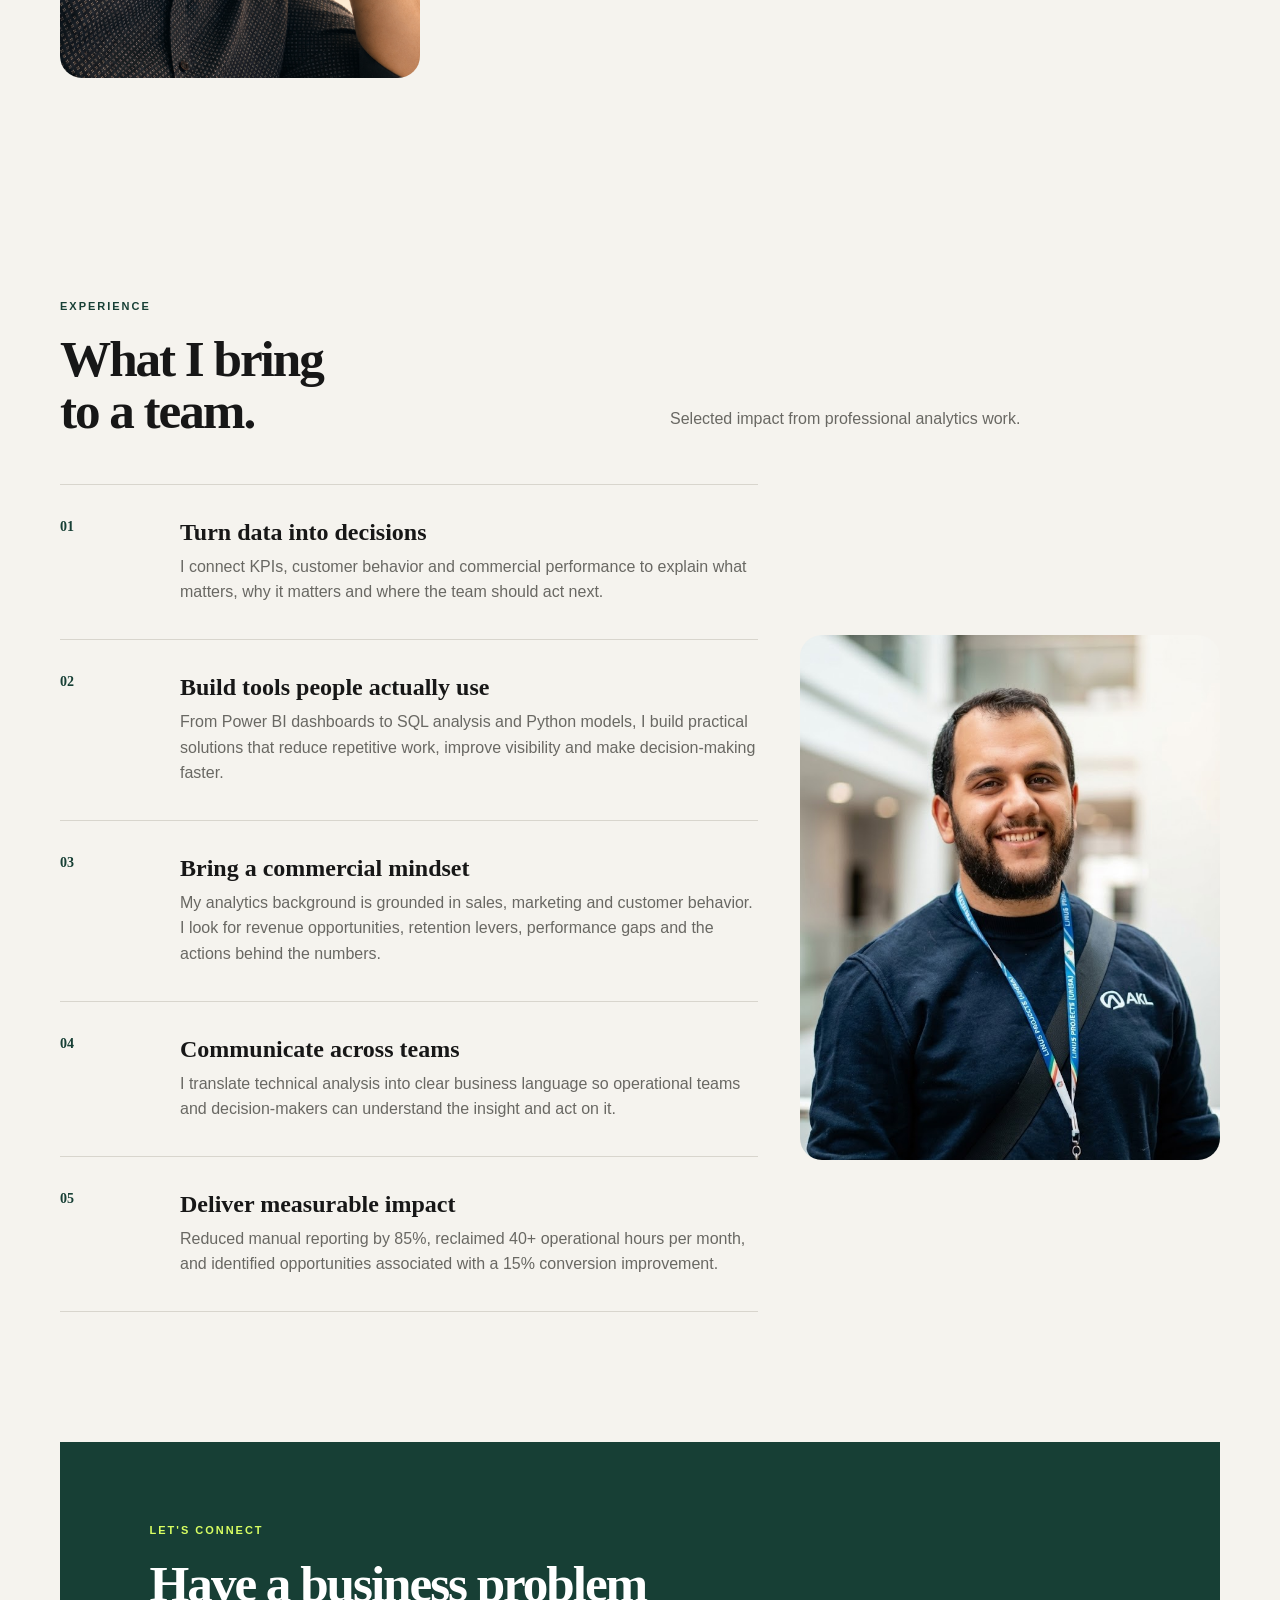
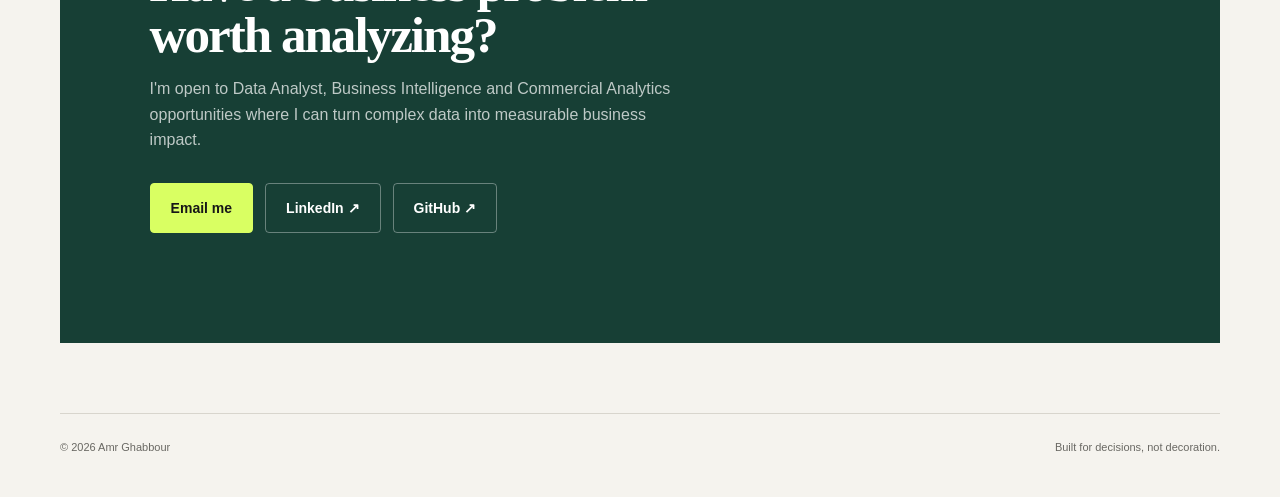
==== commit ffbf6e8a: "Update index.html" ====
--- a/index.html
+++ b/index.html
@@ -75,13 +75,37 @@
           <a class="github-link" href="https://github.com/AmrGhabbour/Market_Basket_Analysis" target="_blank" rel="noopener">GitHub ↗</a>
         </article>
         <article class="project">
-          <div class="project-meta"><span>03</span><span>POWER BI</span></div>
-          <h3>Sales Performance &amp; KPI Dashboard</h3>
-          <p>Built a dynamic dashboard covering monthly revenue, customer segments and sales-representative performance for faster commercial tracking.</p>
-          <div class="tags"><span>Power BI</span><span>KPI</span><span>Sales Analytics</span></div>
-          <p class="impact"><strong>Impact:</strong> Reduced manual reporting by 85%.</p>
+          <div class="project-meta">
+            <span>03</span>
+            <span>POWER BI · CUSTOMER ANALYTICS</span>
+          </div>
+        
+          <h3>Sales Performance &amp; Customer Segmentation Dashboard</h3>
+        
+          <p>
+            Analyzed sales across geography, age, education and occupation,
+            combining customer-profile breakdowns with profitability metrics
+            to show where revenue is concentrated and guide deeper commercial
+            investigation.
+          </p>
+        
+          <div class="tags">
+            <span>Power BI</span>
+            <span>Customer Segmentation</span>
+            <span>Profitability</span>
+          </div>
+        
+          <p class="impact">
+            <strong>Dashboard snapshot:</strong> $29.36M in sales,
+            $12.08M in profit and a 41.15% profit margin across 18,484 customers.
+          </p>
+        
           <a href="projects/sales-performance.html">View case study →</a>
-          <a class="github-link" href="https://github.com/AmrGhabbour" target="_blank" rel="noopener">GitHub ↗</a>
+        
+          <a class="github-link"
+             href="https://github.com/AmrGhabbour"
+             target="_blank"
+             rel="noopener">GitHub ↗</a>
         </article>
         <article class="project">
           <div class="project-meta"><span>04</span><span>PYTHON · LIFETIMES</span></div>
